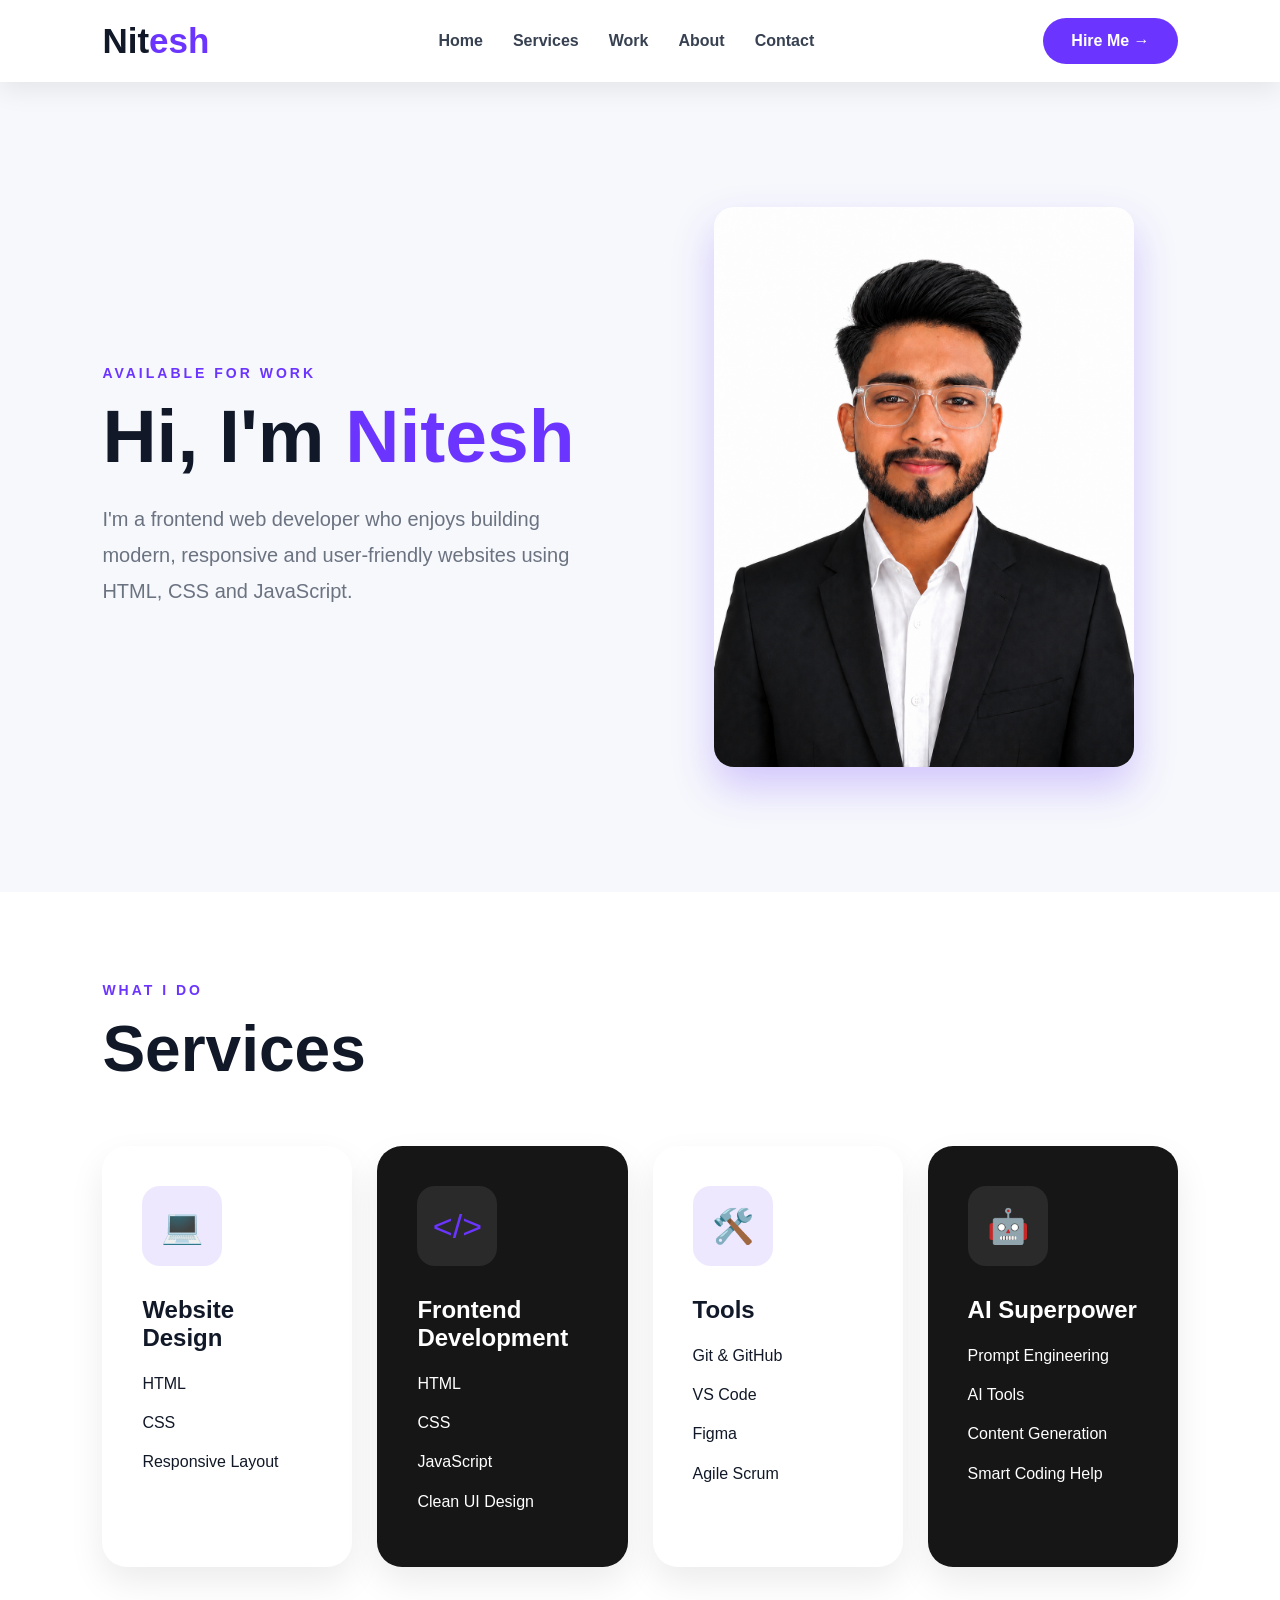
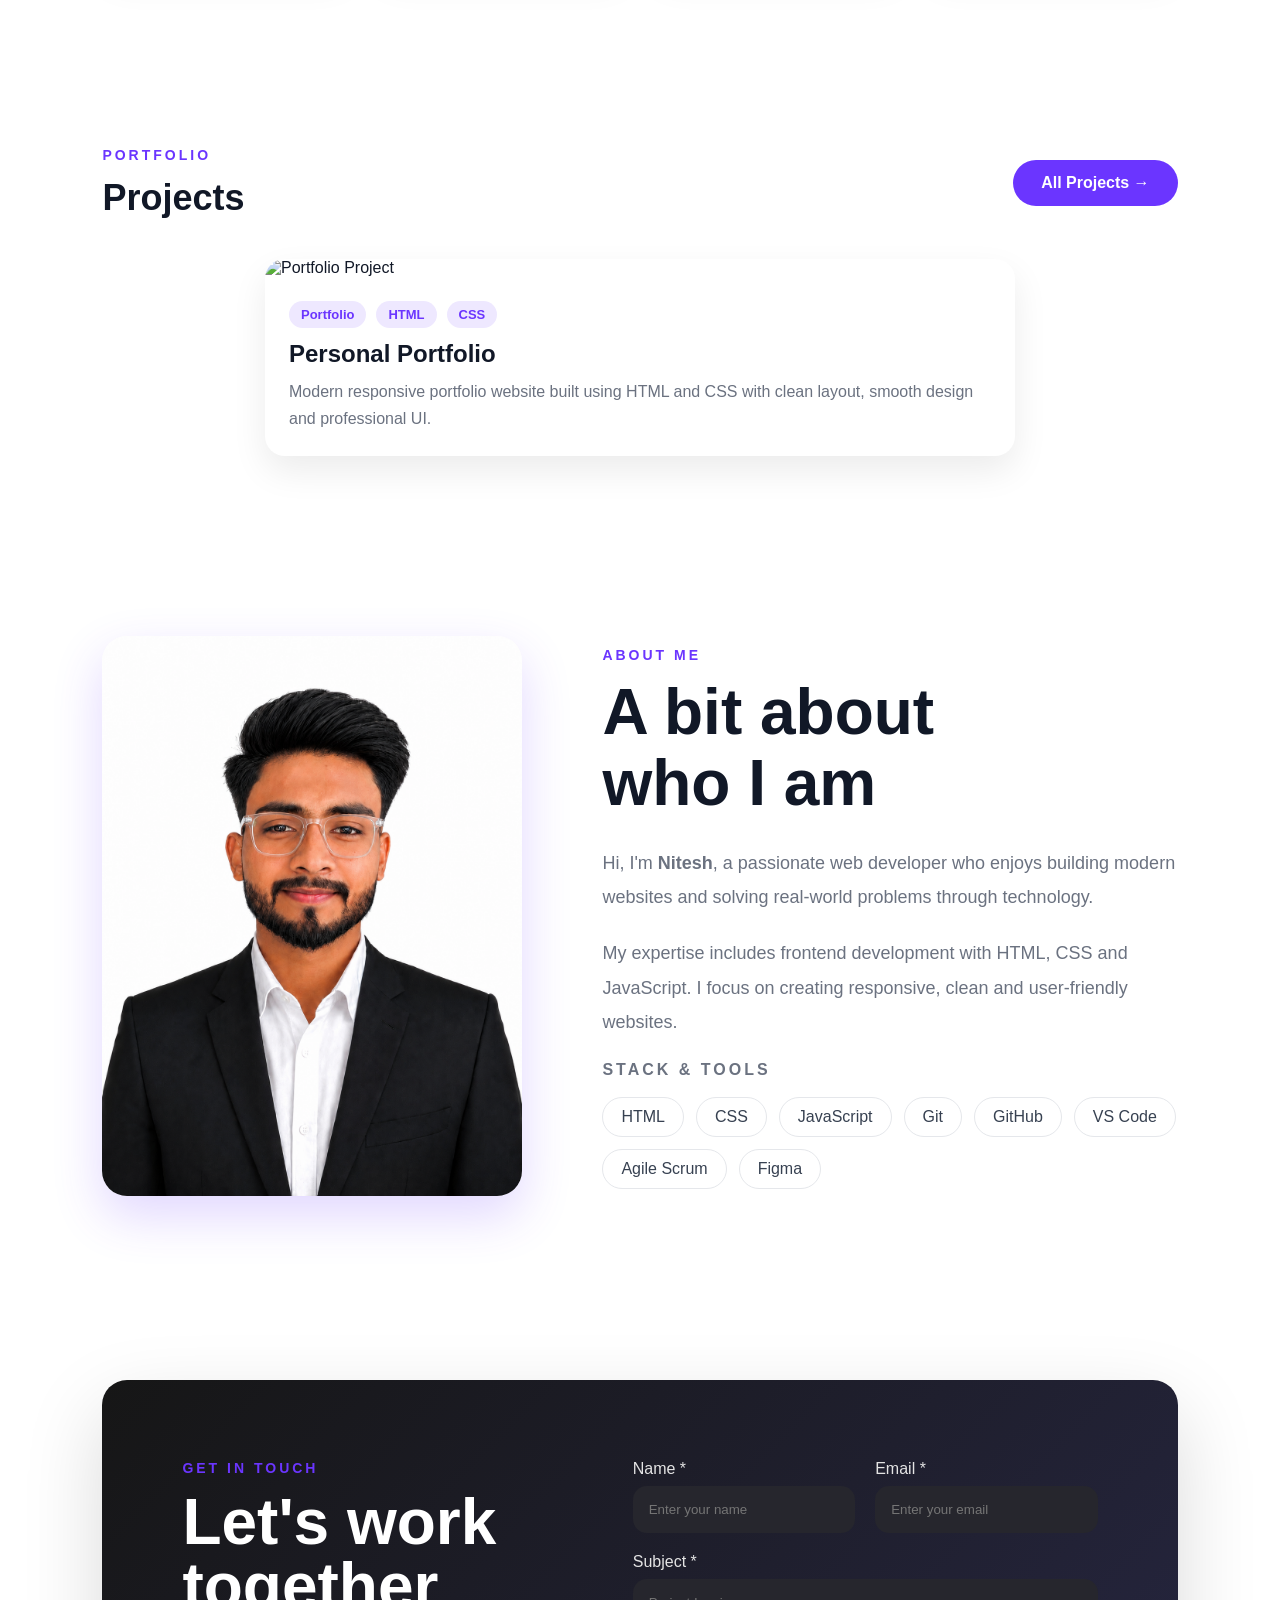
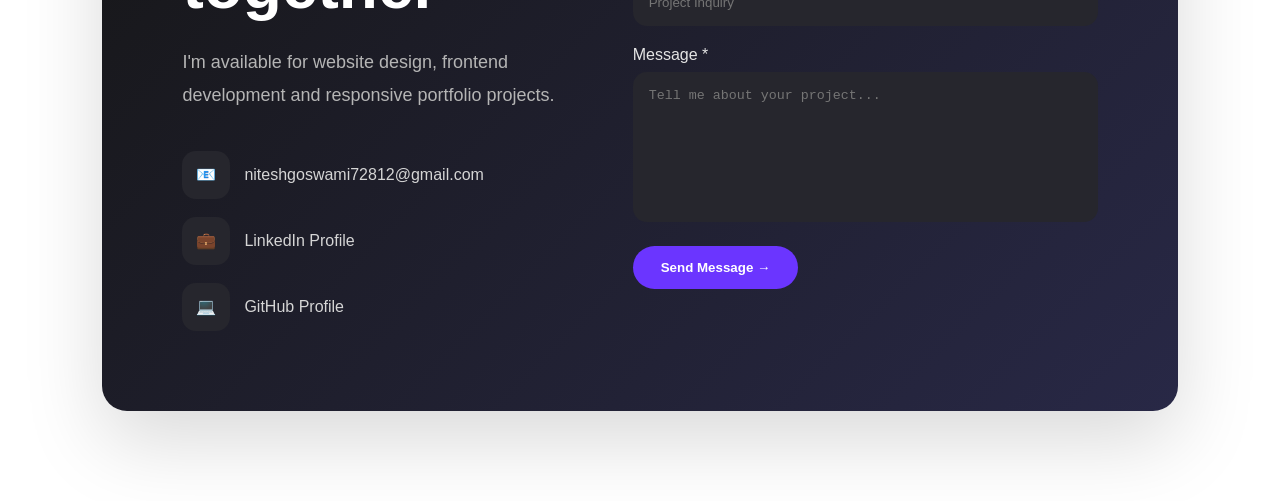
==== Build Your Own Portfolio Site/index.html @ 30f79ce7 "nn" ====
<!DOCTYPE html>
<html lang="en">
<head>   
  <meta charset="UTF-8" />
  <meta name="viewport" content="width=device-width, initial-scale=1.0" />
  <title>Nitesh Portfolio</title>
  <link rel="stylesheet" href="style.css"/>
</head>

<body>        
        
  <nav class="navbar">
    <div class="logo">Nit<span>esh</span></div>

    <ul class="nav-links">
      <li><a href="#home">Home</a></li>
      <li><a href="#services">Services</a></li>
      <li><a href="#projects">Work</a></li>
      <li><a href="#about">About</a></li>
      <li><a href="#contact">Contact</a></li>
    </ul>

    <a href="#contact" class="hire-btn">Hire Me →</a>
  </nav>

  <main>

    <section class="hero" id="home">
      <div class="hero-left">
        <p class="available">AVAILABLE FOR WORK</p>

        <h1>Hi, I'm <span>Nitesh</span></h1>

        <p class="description">
          I'm a frontend web developer who enjoys building modern, responsive
          and user-friendly websites using HTML, CSS and JavaScript.
        </p>
      </div>

      <div class="hero-right">
        <img src="./images/IMG_0987.PNG" alt="Nitesh Profile" />
      </div>
    </section>

    <section class="services-section" id="services">
      <div class="container">
        <p class="subtitle">WHAT I DO</p>
        <h2 class="title">Services</h2>

        <div class="services-grid">

          <div class="service-card">
            <div class="icon-box">💻</div>
            <h3>Website Design</h3>
            <ul>
              <li>HTML</li>
              <li>CSS</li>
              <li>Responsive Layout</li>
            </ul>
          </div>

          <div class="service-card dark-card">
            <div class="icon-box dark-icon">&lt;/&gt;</div>
            <h3>Frontend Development</h3>
            <ul>
              <li>HTML</li>
              <li>CSS</li>
              <li>JavaScript</li>
              <li>Clean UI Design</li>
            </ul>
          </div>

          <div class="service-card">
            <div class="icon-box">🛠️</div>
            <h3>Tools</h3>
            <ul>
              <li>Git & GitHub</li>
              <li>VS Code</li>
              <li>Figma</li>
              <li>Agile Scrum</li>
            </ul>
          </div>

          <div class="service-card dark-card">
            <div class="icon-box dark-icon">🤖</div>
            <h3>AI Superpower</h3>
            <ul>
              <li>Prompt Engineering</li>
              <li>AI Tools</li>
              <li>Content Generation</li>
              <li>Smart Coding Help</li>
            </ul>
          </div>

        </div>
      </div>
    </section>

    <section class="portfolio-section" id="projects">
      <div class="portfolio-header">
        <div>
          <p class="portfolio-subtitle">PORTFOLIO</p>
          <h2 class="portfolio-title">Projects</h2>
        </div>

        <a href="#projects" class="project-btn">All Projects →</a>
      </div>

      <div class="portfolio-grid">
        <div class="project-card">
          <img src="https://images.unsplash.com/photo-1460925895917-afdab827c52f?w=1200" alt="Portfolio Project" />

          <div class="project-content">
            <div class="tags">
              <span>Portfolio</span>
              <span>HTML</span>
              <span>CSS</span>
            </div>

            <h3>Personal Portfolio</h3>

            <p>
              Modern responsive portfolio website built using HTML and CSS
              with clean layout, smooth design and professional UI.
            </p>
          </div>
        </div>
      </div>
    </section>
   
    <section class="about-section" id="about">
      <div class="about-container">     

        <div class="about-image">
          <img src="./images/IMG_0987.PNG" alt="Nitesh About" />
        </div>

        <div class="about-content">
          <p class="about-subtitle">ABOUT ME</p>      

          <h2>A bit about <br />who I am</h2>

          <p class="about-text">
            Hi, I'm <strong>Nitesh</strong>, a passionate web developer who
            enjoys building modern websites and solving real-world problems
            through technology.
          </p>

          <p class="about-text">
            My expertise includes frontend development with HTML, CSS and
            JavaScript. I focus on creating responsive, clean and user-friendly
            websites.
          </p>

          <div class="skills">
            <h4>STACK & TOOLS</h4>

            <div class="skill-tags">
              <span>HTML</span>
              <span>CSS</span>
              <span>JavaScript</span>
              <span>Git</span>
              <span>GitHub</span>
              <span>VS Code</span>
              <span>Agile Scrum</span>
              <span>Figma</span>
            </div>
          </div>
        </div>

      </div>
    </section>

    <section class="contact-section" id="contact">
      <div class="contact-container">

        <div class="contact-left">
          <p class="contact-subtitle">GET IN TOUCH</p>

          <h2>Let's work <br />together</h2>

          <p class="contact-description">
            I'm available for website design, frontend development and
            responsive portfolio projects.
          </p>

          <div class="contact-info">

            <div class="info-item">
              <span>📧</span>
              <a href="mailto:niteshgoswami72812@gmail.com" class="contact-link">
                niteshgoswami72812@gmail.com
              </a>
            </div>

            <div class="info-item">
              <span>💼</span>
              <a href="https://www.linkedin.com/" target="_blank" class="contact-link">
                LinkedIn Profile
              </a>
            </div>

            <div class="info-item">
              <span>💻</span>
              <a href="https://github.com/niteshgoswami72812-create" target="_blank" class="contact-link">
                GitHub Profile
              </a>
            </div>

          </div>
        </div>

        <div class="contact-right">
          <form action="mailto:niteshgoswami72812@gmail.com" method="post" enctype="text/plain">

            <div class="row">
              <div class="input-group">
                <label for="name">Name *</label>
                <input type="text" id="name" name="name" placeholder="Enter your name" required />
              </div>

              <div class="input-group">
                <label for="email">Email *</label>
                <input type="email" id="email" name="email" placeholder="Enter your email" required />
              </div>
            </div>

            <div class="input-group">
              <label for="subject">Subject *</label>
              <input type="text" id="subject" name="subject" placeholder="Project Inquiry" required />
            </div>

            <div class="input-group">
              <label for="message">Message *</label>
              <textarea id="message" name="message" placeholder="Tell me about your project..." required></textarea>
            </div>

            <button type="submit" class="contact-btn">Send Message →</button>

          </form>
        </div>

      </div>
    </section>

  </main>

</body>
</html>
---- Build Your Own Portfolio Site/style.css ----
*{
  margin:0;
  padding:0;
  box-sizing:border-box;
}
   
html{
  scroll-behavior:smooth;
}

body{   
  font-family:Arial, Helvetica, sans-serif;
  background:#f6f8fc;
  color:#111827;
}

img{
  max-width:100%;
}

.navbar{
  width:100%;
  padding:18px 8%;
  display:flex;
  justify-content:space-between;
  align-items:center;
  background:rgba(255,255,255,.95);
  backdrop-filter:blur(15px);
  position:sticky;
  top:0;
  z-index:1000;
  box-shadow:0 8px 25px rgba(0,0,0,.08);
}

.logo{
  font-size:35px;
  font-weight:800;
  color:#111827;
}

.logo span{
  color:#6b35ff;
}

.nav-links{
  display:flex;
  gap:30px;
  list-style:none;
}

.nav-links a{
  text-decoration:none;
  color:#374151;
  font-weight:600;
  position:relative;
}

.nav-links a::after{
  content:"";
  position:absolute;
  left:0;
  bottom:-6px;
  width:0;
  height:2px;
  background:#6b35ff;
  transition:.3s;
}

.nav-links a:hover{
  color:#6b35ff;
}

.nav-links a:hover::after{
  width:100%;
}

.hire-btn,
.project-btn,
.contact-btn{
  text-decoration:none;
  background:#6b35ff;
  color:#fff;
  padding:14px 28px;
  border-radius:50px;
  border:none;
  font-weight:700;
  cursor:pointer;
  transition:.3s;
}

.hire-btn:hover,
.project-btn:hover,
.contact-btn:hover{
  transform:translateY(-4px);
  box-shadow:0 12px 25px rgba(107,53,255,.35);
}

.hero{
  min-height:90vh;
  display:flex;
  align-items:center;
  justify-content:space-between;
  gap:60px;
  padding:90px 8%;
  background:#f6f8fc;
}

.hero-left{
  flex:1;
  max-width:650px;
}

.available,
.subtitle,
.portfolio-subtitle,
.about-subtitle,
.contact-subtitle{
  color:#6b35ff;
  font-size:14px;
  font-weight:700;
  letter-spacing:3px;
  text-transform:uppercase;
  margin-bottom:14px;
}

.hero-left h1{
  font-size:clamp(40px,6vw,75px);
  line-height:1.1;
  font-weight:800;
  margin-bottom:24px;
}

.hero-left h1 span{
  color:#6b35ff;
}

.description{
  max-width:550px;
  font-size:20px;
  line-height:1.8;
  color:#6b7280;
}

.hero-right{
  flex:1;
  display:flex;
  justify-content:center;
}

.hero-right img{
  width:420px;
  height:420px;
  object-fit:cover;
  border-radius:25px;
  box-shadow:0 25px 60px rgba(107,53,255,.25);
  transition:.4s;
}

.hero-right img:hover{
  transform:translateY(-10px);
}

.services-section,
.portfolio-section,
.about-section,
.contact-section{
  padding:90px 8%;
  background:#fff;
  scroll-margin-top:90px;
}

.container{
  max-width:1300px;
  margin:auto;
}

.title{
  font-size:clamp(38px,5vw,70px);
  font-weight:800;
  margin-bottom:60px;
  color:#111827;
}

.services-grid{
  display:grid;
  grid-template-columns:repeat(4,1fr);
  gap:25px;
}

.service-card{
  background:#fff;
  padding:40px;
  border-radius:25px;
  box-shadow:0 15px 35px rgba(0,0,0,.08);
  transition:.4s;
}

.service-card:hover{
  transform:translateY(-12px);
  box-shadow:0 25px 55px rgba(107,53,255,.18);
}

.dark-card{
  background:#161616;
  color:#fff;
}

.icon-box{
  width:80px;
  height:80px;
  background:#eee8ff;
  color:#6b35ff;
  border-radius:18px;
  display:flex;
  justify-content:center;
  align-items:center;
  font-size:34px;
  margin-bottom:30px;
}

.dark-icon{
  background:#2a2a2a;
}

.service-card h3{
  font-size:24px;
  margin-bottom:18px;
}

.service-card ul{
  list-style:none;
}

.service-card li{
  margin-bottom:12px;
  line-height:1.7;
}

.portfolio-header{
  display:flex;
  justify-content:space-between;
  align-items:center;
  margin-bottom:40px;
}

.portfolio-title{
  font-size:36px;
}

.portfolio-grid{
  display:flex;
  justify-content:center;
}

.project-card{
  max-width:750px;
  width:100%;
  background:#fff;
  border-radius:20px;
  overflow:hidden;
  box-shadow:0 15px 35px rgba(0,0,0,.08);
  transition:.4s;
}

.project-card:hover{
  transform:translateY(-10px);
}

.project-card img{
  width:100%;
  height:380px;
  object-fit:cover;
  transition:.5s;
}

.project-card:hover img{
  transform:scale(1.05);
}

.project-content{
  padding:24px;
}

.tags{
  display:flex;
  gap:10px;
  flex-wrap:wrap;
  margin-bottom:12px;
}

.tags span{
  background:#eee8ff;
  color:#6b35ff;
  padding:6px 12px;
  border-radius:20px;
  font-size:13px;
  font-weight:600;
}

.project-content h3{
  font-size:24px;
  margin-bottom:10px;
}

.project-content p{
  color:#6b7280;
  line-height:1.7;
}

.about-container{
  max-width:1300px;
  margin:auto;
  display:grid;
  grid-template-columns:420px 1fr;
  gap:80px;
  align-items:center;
}

.about-image img{
  width:100%;
  max-width:420px;
  border-radius:25px;
  box-shadow:0 20px 50px rgba(107,53,255,.2);
  transition:.4s;
}

.about-image img:hover{
  transform:translateY(-10px);
}

.about-content h2{
  font-size:clamp(36px,5vw,64px);
  line-height:1.1;
  margin-bottom:28px;
}

.about-text{
  font-size:18px;
  line-height:1.9;
  color:#6b7280;
  margin-bottom:22px;
}

.skills h4{
  color:#6b7280;
  letter-spacing:3px;
  margin-bottom:18px;
}

.skill-tags{
  display:flex;
  flex-wrap:wrap;
  gap:12px;
}

.skill-tags span{
  padding:10px 18px;
  border-radius:30px;
  background:#fff;
  border:1px solid #e5e7eb;
  color:#374151;
  transition:.3s;
}

.skill-tags span:hover{
  background:#6b35ff;
  color:#fff;
  border-color:#6b35ff;
  transform:translateY(-4px);
}

.contact-container{
  max-width:1150px;
  margin:auto;
  padding:80px;
  border-radius:25px;
  display:grid;
  grid-template-columns:.9fr 1.1fr;
  gap:70px;
  background:linear-gradient(135deg,#161616,#282846);
  box-shadow:0 30px 80px rgba(0,0,0,.15);
}

.contact-left h2{
  font-size:clamp(38px,5vw,68px);
  line-height:1;
  color:#fff;
  margin-bottom:28px;
}

.contact-description{
  color:#b5b5b5;
  font-size:18px;
  line-height:1.8;
  margin-bottom:40px;
}

.contact-info{
  display:flex;
  flex-direction:column;
  gap:18px;
}

.info-item{
  display:flex;
  align-items:center;
  gap:14px;
  color:#d5d5d5;
}

.info-item span{
  width:48px;
  height:48px;
  background:#26262d;
  border-radius:14px;
  display:flex;
  justify-content:center;
  align-items:center;
}

.info-item:hover span{
  background:#6b35ff;
}

.contact-link{
  color:#d5d5d5;
  text-decoration:none;
}

.contact-link:hover{
  color:#6b35ff;
}

.row{
  display:grid;
  grid-template-columns:1fr 1fr;
  gap:20px;
}

.input-group{
  margin-bottom:20px;
}

.input-group label{
  display:block;
  color:#e4e4e4;
  margin-bottom:8px;
}

.input-group input,
.input-group textarea{
  width:100%;
  padding:16px;
  border:none;
  border-radius:14px;
  background:#26262d;
  color:#fff;
  outline:none;
}

.input-group textarea{
  min-height:150px;
  resize:none;
}

.input-group input:focus,
.input-group textarea:focus{
  box-shadow:0 0 0 4px rgba(107,53,255,.25);
}

@media(max-width:1200px){
  .services-grid{
    grid-template-columns:repeat(2,1fr);
  }

  .about-container{
    gap:50px;
  }
}

@media(max-width:992px){
  .hero,
  .about-container,
  .contact-container{
    display:flex;
    flex-direction:column;
    text-align:center;
  }

  .hero-right img,
  .about-image img{
    width:320px;
    height:320px;
  }

  .portfolio-header{
    flex-direction:column;
    gap:20px;
    text-align:center;
  }

  .skill-tags{
    justify-content:center;
  }
}

@media(max-width:768px){
  .navbar{
    flex-direction:column;
    gap:15px;
    padding:15px;
  }

  .nav-links{
    flex-wrap:wrap;
    justify-content:center;
    gap:15px;
  }

  .hero{
    padding-top:70px;
  }

  .services-grid{
    grid-template-columns:1fr;
  }

  .row{
    grid-template-columns:1fr;
  }

  .contact-container{
    padding:35px 22px;
  }

  .project-card img{
    height:260px;
  }
}

@media(max-width:480px){
  section,
  .services-section,
  .portfolio-section,
  .about-section,
  .contact-section,
  .hero{
    padding:60px 15px;
  }

  .logo{
    font-size:28px;
  }

  .nav-links a{
    font-size:14px;
  }

  .hire-btn,
  .project-btn,
  .contact-btn{
    width:100%;
    text-align:center;
  }

  .hero-left h1{
    font-size:34px;
  }

  .description,
  .about-text,
  .contact-description{
    font-size:16px;
  }

  .hero-right img,
  .about-image img{
    width:230px;
    height:230px;
  }

  .project-card img{
    height:220px;
  }
}

.hero-right img{
    width:100%;
    max-width:420px;
    height:auto;
    object-fit:contain;
    border-radius:20px;
    box-shadow:0 20px 40px rgba(107,53,255,.25);
    transition:.4s;
}
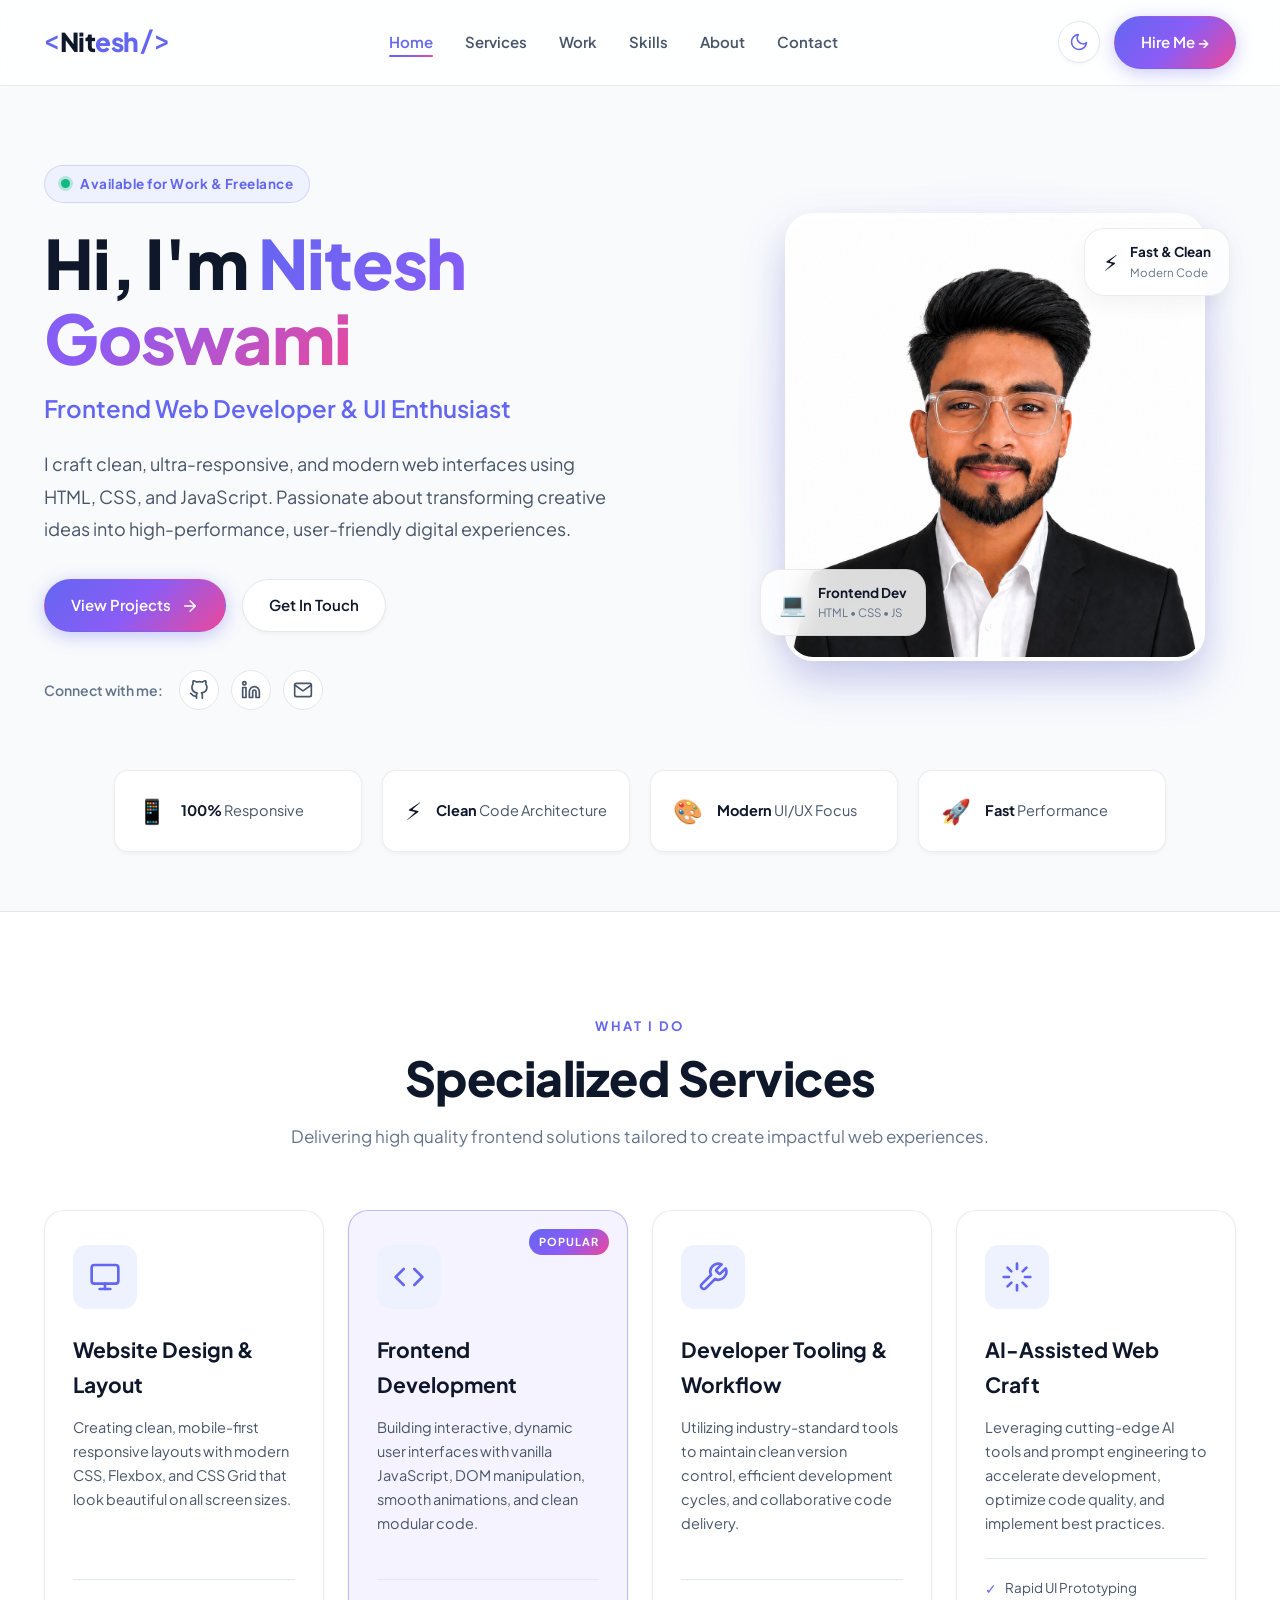
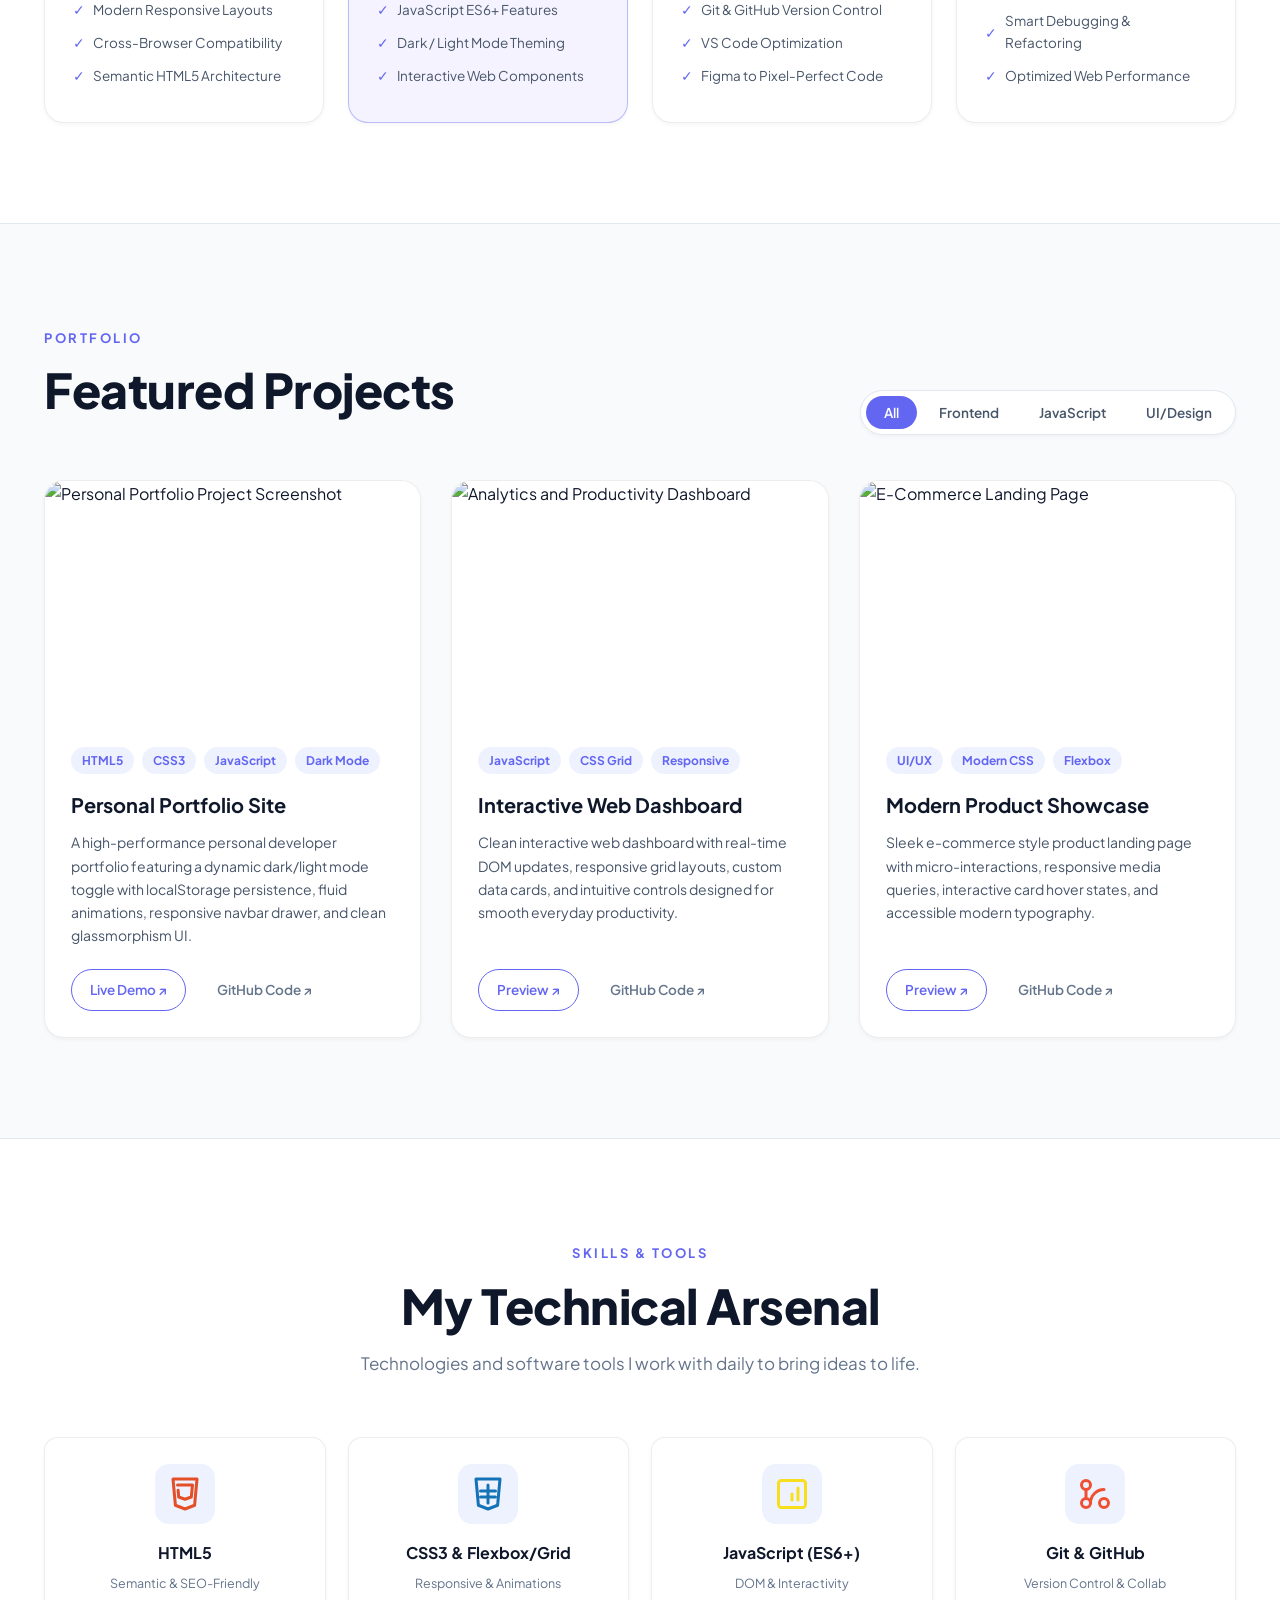
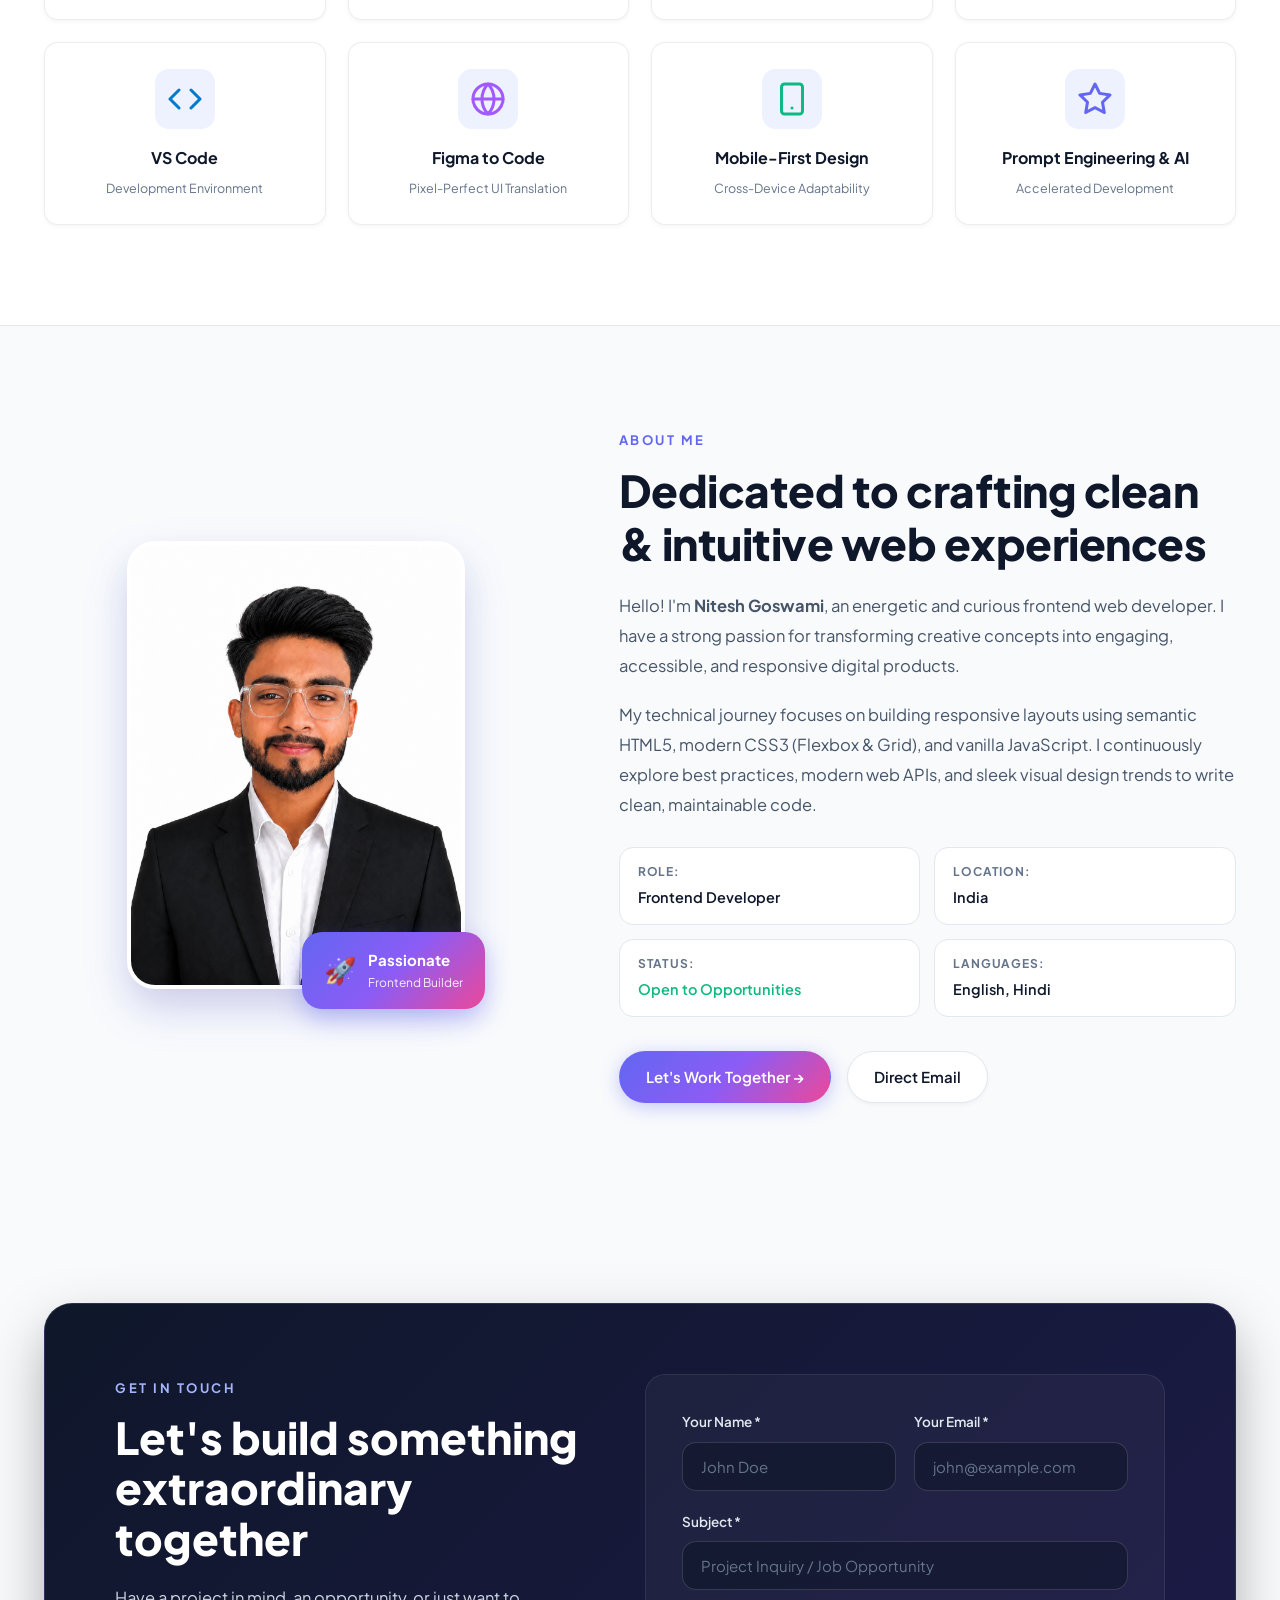
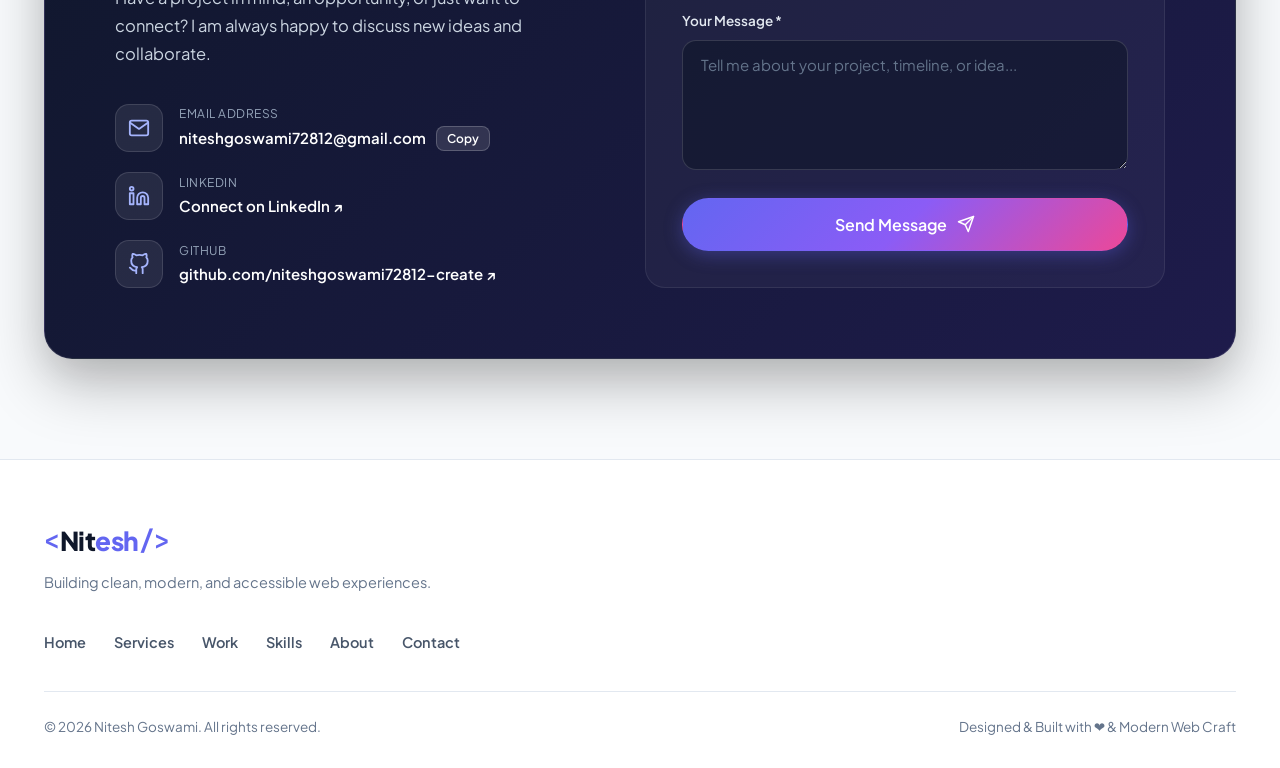
==== commit ea81f034: "Uploaded" ====
--- a/Build Your Own Portfolio Site/index.html
+++ b/Build Your Own Portfolio Site/index.html
@@ -1,249 +1,614 @@
 <!DOCTYPE html>
-<html lang="en">
-<head>   
+<html lang="en" data-theme="light">
+<head>
   <meta charset="UTF-8" />
   <meta name="viewport" content="width=device-width, initial-scale=1.0" />
-  <title>Nitesh Portfolio</title>
-  <link rel="stylesheet" href="style.css"/>
+  <meta name="color-scheme" content="light dark" />
+  <meta name="description" content="Nitesh Goswami - Frontend Web Developer Portfolio showcasing modern, responsive websites built with HTML5, CSS3, and JavaScript." />
+  <meta name="keywords" content="Nitesh Goswami, Frontend Developer, Web Designer, Portfolio, HTML, CSS, JavaScript" />
+  <meta name="author" content="Nitesh Goswami" />
+  
+  <title>Nitesh Goswami | Frontend Web Developer Portfolio</title>
+
+  <!-- Prevent Theme Flicker (FOUC) -->
+  <script>   
+    (function () {
+      try {
+        const savedTheme = localStorage.getItem('portfolio-theme');
+        const systemPrefersDark = window.matchMedia('(prefers-color-scheme: dark)').matches;
+        const activeTheme = savedTheme || (systemPrefersDark ? 'dark' : 'light');
+        document.documentElement.setAttribute('data-theme', activeTheme);
+        document.documentElement.style.colorScheme = activeTheme;
+      } catch (e) {}
+    })();
+  </script>
+
+  <!-- Google Fonts: Plus Jakarta Sans & JetBrains Mono -->
+  <link rel="preconnect" href="https://fonts.googleapis.com" />
+  <link rel="preconnect" href="https://fonts.gstatic.com" crossorigin />
+  <link href="https://fonts.googleapis.com/css2?family=JetBrains+Mono:wght@400;500;600&family=Plus+Jakarta+Sans:wght@300;400;500;600;700;800&display=swap" rel="stylesheet" />
+
+  <!-- Main Stylesheet -->
+  <link rel="stylesheet" href="style.css" />
 </head>
 
-<body>        
-        
-  <nav class="navbar">
-    <div class="logo">Nit<span>esh</span></div>
-
-    <ul class="nav-links">
-      <li><a href="#home">Home</a></li>
-      <li><a href="#services">Services</a></li>
-      <li><a href="#projects">Work</a></li>
-      <li><a href="#about">About</a></li>
-      <li><a href="#contact">Contact</a></li>
-    </ul>
-
-    <a href="#contact" class="hire-btn">Hire Me →</a>
-  </nav>
+<body>
+  <!-- Header / Navigation -->
+  <header class="navbar" id="navbar">
+    <div class="nav-container">
+      <a href="#home" class="logo" aria-label="Nitesh Portfolio Homepage">
+        <span class="logo-symbol">&lt;</span>Nit<span class="logo-accent">esh</span><span class="logo-symbol">/&gt;</span>
+      </a>
+
+      <!-- Desktop & Mobile Nav Links -->
+      <nav class="nav-menu" id="nav-links" aria-label="Main Navigation">
+        <ul class="nav-links">
+          <li><a href="#home" class="nav-item active">Home</a></li>
+          <li><a href="#services" class="nav-item">Services</a></li>
+          <li><a href="#projects" class="nav-item">Work</a></li>
+          <li><a href="#skills" class="nav-item">Skills</a></li>
+          <li><a href="#about" class="nav-item">About</a></li>
+          <li><a href="#contact" class="nav-item">Contact</a></li>
+        </ul>
+        <div class="mobile-nav-cta">
+          <a href="#contact" class="btn btn-primary btn-sm">Hire Me →</a>
+        </div>
+      </nav>
+
+      <!-- Nav Controls: Theme Toggle & Hire Button & Hamburger -->
+      <div class="nav-actions">
+        <!-- Dark / Light Mode Toggle Button -->
+        <button id="theme-toggle" class="theme-toggle-btn" aria-label="Toggle dark/light mode" title="Toggle theme">
+          <!-- Sun Icon (shown in dark mode) -->
+          <svg class="theme-icon icon-sun" xmlns="http://www.w3.org/2000/svg" width="20" height="20" viewBox="0 0 24 24" fill="none" stroke="currentColor" stroke-width="2" stroke-linecap="round" stroke-linejoin="round">
+            <circle cx="12" cy="12" r="5"></circle>
+            <line x1="12" y1="1" x2="12" y2="3"></line>
+            <line x1="12" y1="21" x2="12" y2="23"></line>
+            <line x1="4.22" y1="4.22" x2="5.64" y2="5.64"></line>
+            <line x1="18.36" y1="18.36" x2="19.78" y2="19.78"></line>
+            <line x1="1" y1="12" x2="3" y2="12"></line>
+            <line x1="21" y1="12" x2="23" y2="12"></line>
+            <line x1="4.22" y1="19.78" x2="5.64" y2="18.36"></line>
+            <line x1="18.36" y1="5.64" x2="19.78" y2="4.22"></line>
+          </svg>
+          <!-- Moon Icon (shown in light mode) -->
+          <svg class="theme-icon icon-moon" xmlns="http://www.w3.org/2000/svg" width="20" height="20" viewBox="0 0 24 24" fill="none" stroke="currentColor" stroke-width="2" stroke-linecap="round" stroke-linejoin="round">
+            <path d="M21 12.79A9 9 0 1 1 11.21 3 7 7 0 0 0 21 12.79z"></path>
+          </svg>
+        </button>
+
+        <a href="#contact" class="btn btn-primary nav-hire-btn">Hire Me →</a>
+
+        <!-- Mobile Hamburger Toggle -->
+        <button id="menu-toggle" class="menu-toggle-btn" aria-label="Toggle navigation menu" aria-expanded="false">
+          <span class="hamburger-bar"></span>
+          <span class="hamburger-bar"></span>
+          <span class="hamburger-bar"></span>
+        </button>
+      </div>
+    </div>
+  </header>
 
   <main>
-
+    <!-- Hero Section -->
     <section class="hero" id="home">
-      <div class="hero-left">
-        <p class="available">AVAILABLE FOR WORK</p>
-
-        <h1>Hi, I'm <span>Nitesh</span></h1>
-
-        <p class="description">
-          I'm a frontend web developer who enjoys building modern, responsive
-          and user-friendly websites using HTML, CSS and JavaScript.
-        </p>
-      </div>
-
-      <div class="hero-right">
-        <img src="./images/IMG_0987.PNG" alt="Nitesh Profile" />
+      <div class="hero-container">
+        <div class="hero-left">
+          <div class="status-badge">
+            <span class="status-dot"></span>
+            <span>Available for Work &amp; Freelance</span>
+          </div>
+
+          <h1 class="hero-title">
+            Hi, I'm <span class="gradient-text">Nitesh Goswami</span>
+          </h1>
+
+          <p class="hero-role">Frontend Web Developer &amp; UI Enthusiast</p>
+
+          <p class="hero-description">
+            I craft clean, ultra-responsive, and modern web interfaces using HTML, CSS, and JavaScript. 
+            Passionate about transforming creative ideas into high-performance, user-friendly digital experiences.
+          </p>
+
+          <div class="hero-cta-group">
+            <a href="#projects" class="btn btn-primary">
+              <span>View Projects</span>
+              <svg xmlns="http://www.w3.org/2000/svg" width="18" height="18" viewBox="0 0 24 24" fill="none" stroke="currentColor" stroke-width="2" stroke-linecap="round" stroke-linejoin="round"><line x1="5" y1="12" x2="19" y2="12"></line><polyline points="12 5 19 12 12 19"></polyline></svg>
+            </a>
+            <a href="#contact" class="btn btn-secondary">
+              <span>Get In Touch</span>
+            </a>
+          </div>
+
+          <div class="social-links-wrap">
+            <span class="social-label">Connect with me:</span>
+            <div class="social-links">
+              <a href="https://github.com/niteshgoswami72812-create" target="_blank" rel="noopener noreferrer" class="social-icon" title="GitHub Profile" aria-label="GitHub">
+                <svg xmlns="http://www.w3.org/2000/svg" width="20" height="20" viewBox="0 0 24 24" fill="none" stroke="currentColor" stroke-width="2" stroke-linecap="round" stroke-linejoin="round"><path d="M9 19c-5 1.5-5-2.5-7-3m14 6v-3.87a3.37 3.37 0 0 0-.94-2.61c3.14-.35 6.44-1.54 6.44-7A5.44 5.44 0 0 0 20 4.77 5.07 5.07 0 0 0 19.91 1S18.73.65 16 2.48a13.38 13.38 0 0 0-7 0C6.27.65 5.09 1 5.09 1A5.07 5.07 0 0 0 5 4.77a5.44 5.44 0 0 0-1.5 3.78c0 5.42 3.3 6.61 6.44 7A3.37 3.37 0 0 0 9 18.13V22"></path></svg>
+              </a>
+              <a href="https://www.linkedin.com/" target="_blank" rel="noopener noreferrer" class="social-icon" title="LinkedIn Profile" aria-label="LinkedIn">
+                <svg xmlns="http://www.w3.org/2000/svg" width="20" height="20" viewBox="0 0 24 24" fill="none" stroke="currentColor" stroke-width="2" stroke-linecap="round" stroke-linejoin="round"><path d="M16 8a6 6 0 0 1 6 6v7h-4v-7a2 2 0 0 0-2-2 2 2 0 0 0-2 2v7h-4v-7a6 6 0 0 1 6-6z"></path><rect x="2" y="9" width="4" height="12"></rect><circle cx="4" cy="4" r="2"></circle></svg>
+              </a>
+              <a href="mailto:niteshgoswami72812@gmail.com" class="social-icon" title="Send Email" aria-label="Email">
+                <svg xmlns="http://www.w3.org/2000/svg" width="20" height="20" viewBox="0 0 24 24" fill="none" stroke="currentColor" stroke-width="2" stroke-linecap="round" stroke-linejoin="round"><path d="M4 4h16c1.1 0 2 .9 2 2v12c0 1.1-.9 2-2 2H4c-1.1 0-2-.9-2-2V6c0-1.1.9-2 2-2z"></path><polyline points="22,6 12,13 2,6"></polyline></svg>
+              </a>
+            </div>
+          </div>
+        </div>
+
+        <div class="hero-right">
+          <div class="hero-image-wrapper">
+            <div class="ambient-glow"></div>
+            <div class="image-frame">
+              <img src="./images/IMG_0987.PNG" alt="Nitesh Goswami - Frontend Web Developer" class="profile-img" />
+            </div>
+
+            <!-- Floating Badge 1 -->
+            <div class="floating-badge badge-top-right">
+              <div class="badge-icon">⚡</div>
+              <div class="badge-text">
+                <span class="badge-title">Fast &amp; Clean</span>
+                <span class="badge-desc">Modern Code</span>
+              </div>
+            </div>
+
+            <!-- Floating Badge 2 -->
+            <div class="floating-badge badge-bottom-left">
+              <div class="badge-icon">💻</div>
+              <div class="badge-text">
+                <span class="badge-title">Frontend Dev</span>
+                <span class="badge-desc">HTML • CSS • JS</span>
+              </div>
+            </div>
+          </div>
+        </div>
+      </div>
+
+      <!-- Highlights Ticker Bar -->
+      <div class="highlights-bar">
+        <div class="highlight-item">
+          <span class="highlight-icon">📱</span>
+          <span class="highlight-text"><strong>100%</strong> Responsive</span>
+        </div>
+        <div class="highlight-item">
+          <span class="highlight-icon">⚡</span>
+          <span class="highlight-text"><strong>Clean</strong> Code Architecture</span>
+        </div>
+        <div class="highlight-item">
+          <span class="highlight-icon">🎨</span>
+          <span class="highlight-text"><strong>Modern</strong> UI/UX Focus</span>
+        </div>
+        <div class="highlight-item">
+          <span class="highlight-icon">🚀</span>
+          <span class="highlight-text"><strong>Fast</strong> Performance</span>
+        </div>
       </div>
     </section>
 
-    <section class="services-section" id="services">
+    <!-- Services Section -->
+    <section class="section services-section" id="services">
       <div class="container">
-        <p class="subtitle">WHAT I DO</p>
-        <h2 class="title">Services</h2>
+        <div class="section-header">
+          <p class="section-tag">WHAT I DO</p>
+          <h2 class="section-title">Specialized Services</h2>
+          <p class="section-subtitle">Delivering high quality frontend solutions tailored to create impactful web experiences.</p>
+        </div>
 
         <div class="services-grid">
-
+          <!-- Service Card 1 -->
           <div class="service-card">
-            <div class="icon-box">💻</div>
-            <h3>Website Design</h3>
-            <ul>
-              <li>HTML</li>
-              <li>CSS</li>
-              <li>Responsive Layout</li>
+            <div class="card-icon-box">
+              <svg xmlns="http://www.w3.org/2000/svg" width="32" height="32" viewBox="0 0 24 24" fill="none" stroke="currentColor" stroke-width="2" stroke-linecap="round" stroke-linejoin="round"><rect x="2" y="3" width="20" height="14" rx="2" ry="2"></rect><line x1="8" y1="21" x2="16" y2="21"></line><line x1="12" y1="17" x2="12" y2="21"></line></svg>
+            </div>
+            <h3>Website Design &amp; Layout</h3>
+            <p>Creating clean, mobile-first responsive layouts with modern CSS, Flexbox, and CSS Grid that look beautiful on all screen sizes.</p>
+            <ul class="service-feature-list">
+              <li><span class="check-icon">✓</span> Modern Responsive Layouts</li>
+              <li><span class="check-icon">✓</span> Cross-Browser Compatibility</li>
+              <li><span class="check-icon">✓</span> Semantic HTML5 Architecture</li>
             </ul>
           </div>
 
-          <div class="service-card dark-card">
-            <div class="icon-box dark-icon">&lt;/&gt;</div>
+          <!-- Service Card 2 -->
+          <div class="service-card card-featured">
+            <div class="featured-ribbon">Popular</div>
+            <div class="card-icon-box">
+              <svg xmlns="http://www.w3.org/2000/svg" width="32" height="32" viewBox="0 0 24 24" fill="none" stroke="currentColor" stroke-width="2" stroke-linecap="round" stroke-linejoin="round"><polyline points="16 18 22 12 16 6"></polyline><polyline points="8 6 2 12 8 18"></polyline></svg>
+            </div>
             <h3>Frontend Development</h3>
-            <ul>
-              <li>HTML</li>
-              <li>CSS</li>
-              <li>JavaScript</li>
-              <li>Clean UI Design</li>
+            <p>Building interactive, dynamic user interfaces with vanilla JavaScript, DOM manipulation, smooth animations, and clean modular code.</p>
+            <ul class="service-feature-list">
+              <li><span class="check-icon">✓</span> JavaScript ES6+ Features</li>
+              <li><span class="check-icon">✓</span> Dark / Light Mode Theming</li>
+              <li><span class="check-icon">✓</span> Interactive Web Components</li>
             </ul>
           </div>
 
+          <!-- Service Card 3 -->
           <div class="service-card">
-            <div class="icon-box">🛠️</div>
-            <h3>Tools</h3>
-            <ul>
-              <li>Git & GitHub</li>
-              <li>VS Code</li>
-              <li>Figma</li>
-              <li>Agile Scrum</li>
+            <div class="card-icon-box">
+              <svg xmlns="http://www.w3.org/2000/svg" width="32" height="32" viewBox="0 0 24 24" fill="none" stroke="currentColor" stroke-width="2" stroke-linecap="round" stroke-linejoin="round"><path d="M14.7 6.3a1 1 0 0 0 0 1.4l1.6 1.6a1 1 0 0 0 1.4 0l3.77-3.77a6 6 0 0 1-7.94 7.94l-6.91 6.91a2.12 2.12 0 0 1-3-3l6.91-6.91a6 6 0 0 1 7.94-7.94l-3.76 3.76z"></path></svg>
+            </div>
+            <h3>Developer Tooling &amp; Workflow</h3>
+            <p>Utilizing industry-standard tools to maintain clean version control, efficient development cycles, and collaborative code delivery.</p>
+            <ul class="service-feature-list">
+              <li><span class="check-icon">✓</span> Git &amp; GitHub Version Control</li>
+              <li><span class="check-icon">✓</span> VS Code Optimization</li>
+              <li><span class="check-icon">✓</span> Figma to Pixel-Perfect Code</li>
             </ul>
           </div>
 
-          <div class="service-card dark-card">
-            <div class="icon-box dark-icon">🤖</div>
-            <h3>AI Superpower</h3>
-            <ul>
-              <li>Prompt Engineering</li>
-              <li>AI Tools</li>
-              <li>Content Generation</li>
-              <li>Smart Coding Help</li>
+          <!-- Service Card 4 -->
+          <div class="service-card">
+            <div class="card-icon-box">
+              <svg xmlns="http://www.w3.org/2000/svg" width="32" height="32" viewBox="0 0 24 24" fill="none" stroke="currentColor" stroke-width="2" stroke-linecap="round" stroke-linejoin="round"><path d="M12 2v4M12 18v4M4.93 4.93l2.83 2.83M16.24 16.24l2.83 2.83M2 12h4M18 12h4M4.93 19.07l2.83-2.83M16.24 7.76l2.83-2.83"></path></svg>
+            </div>
+            <h3>AI-Assisted Web Craft</h3>
+            <p>Leveraging cutting-edge AI tools and prompt engineering to accelerate development, optimize code quality, and implement best practices.</p>
+            <ul class="service-feature-list">
+              <li><span class="check-icon">✓</span> Rapid UI Prototyping</li>
+              <li><span class="check-icon">✓</span> Smart Debugging &amp; Refactoring</li>
+              <li><span class="check-icon">✓</span> Optimized Web Performance</li>
             </ul>
           </div>
-
         </div>
       </div>
     </section>
 
-    <section class="portfolio-section" id="projects">
-      <div class="portfolio-header">
-        <div>
-          <p class="portfolio-subtitle">PORTFOLIO</p>
-          <h2 class="portfolio-title">Projects</h2>
-        </div>
-
-        <a href="#projects" class="project-btn">All Projects →</a>
-      </div>
-
-      <div class="portfolio-grid">
-        <div class="project-card">
-          <img src="https://images.unsplash.com/photo-1460925895917-afdab827c52f?w=1200" alt="Portfolio Project" />
-
-          <div class="project-content">
-            <div class="tags">
-              <span>Portfolio</span>
-              <span>HTML</span>
-              <span>CSS</span>
-            </div>
-
-            <h3>Personal Portfolio</h3>
-
-            <p>
-              Modern responsive portfolio website built using HTML and CSS
-              with clean layout, smooth design and professional UI.
+    <!-- Projects Section -->
+    <section class="section portfolio-section" id="projects">
+      <div class="container">
+        <div class="portfolio-header">
+          <div>
+            <p class="section-tag">PORTFOLIO</p>
+            <h2 class="section-title">Featured Projects</h2>
+          </div>
+          <!-- Filter Tabs -->
+          <div class="project-filters">
+            <button class="filter-btn active" data-filter="all">All</button>
+            <button class="filter-btn" data-filter="frontend">Frontend</button>
+            <button class="filter-btn" data-filter="javascript">JavaScript</button>
+            <button class="filter-btn" data-filter="ui">UI/Design</button>
+          </div>
+        </div>
+
+        <div class="portfolio-grid">
+          <!-- Project 1 -->
+          <article class="project-card" data-category="frontend ui">
+            <div class="project-img-wrap">
+              <img src="https://images.unsplash.com/photo-1460925895917-afdab827c52f?w=1000&auto=format&fit=crop&q=80" alt="Personal Portfolio Project Screenshot" loading="lazy" />
+              <div class="project-overlay">
+                <a href="#home" class="overlay-link">View Details</a>
+              </div>
+            </div>
+            <div class="project-content">
+              <div class="tags">
+                <span class="tag">HTML5</span>
+                <span class="tag">CSS3</span>
+                <span class="tag">JavaScript</span>
+                <span class="tag">Dark Mode</span>
+              </div>
+              <h3 class="project-name">Personal Portfolio Site</h3>
+              <p class="project-desc">
+                A high-performance personal developer portfolio featuring a dynamic dark/light mode toggle with localStorage persistence, fluid animations, responsive navbar drawer, and clean glassmorphism UI.
+              </p>
+              <div class="project-actions">
+                <a href="#home" class="btn btn-outline btn-sm">Live Demo ↗</a>
+                <a href="https://github.com/niteshgoswami72812-create" target="_blank" rel="noopener noreferrer" class="btn btn-ghost btn-sm">GitHub Code ↗</a>
+              </div>
+            </div>
+          </article>
+
+          <!-- Project 2 -->
+          <article class="project-card" data-category="frontend javascript">
+            <div class="project-img-wrap">
+              <img src="https://images.unsplash.com/photo-1551288049-bebda4e38f71?w=1000&auto=format&fit=crop&q=80" alt="Analytics and Productivity Dashboard" loading="lazy" />
+              <div class="project-overlay">
+                <a href="#projects" class="overlay-link">View Details</a>
+              </div>
+            </div>
+            <div class="project-content">
+              <div class="tags">
+                <span class="tag">JavaScript</span>
+                <span class="tag">CSS Grid</span>
+                <span class="tag">Responsive</span>
+              </div>
+              <h3 class="project-name">Interactive Web Dashboard</h3>
+              <p class="project-desc">
+                Clean interactive web dashboard with real-time DOM updates, responsive grid layouts, custom data cards, and intuitive controls designed for smooth everyday productivity.
+              </p>
+              <div class="project-actions">
+                <a href="#projects" class="btn btn-outline btn-sm">Preview ↗</a>
+                <a href="https://github.com/niteshgoswami72812-create" target="_blank" rel="noopener noreferrer" class="btn btn-ghost btn-sm">GitHub Code ↗</a>
+              </div>
+            </div>
+          </article>
+
+          <!-- Project 3 -->
+          <article class="project-card" data-category="ui frontend">
+            <div class="project-img-wrap">
+              <img src="https://images.unsplash.com/photo-1523275335684-37898b6baf30?w=1000&auto=format&fit=crop&q=80" alt="E-Commerce Landing Page" loading="lazy" />
+              <div class="project-overlay">
+                <a href="#projects" class="overlay-link">View Details</a>
+              </div>
+            </div>
+            <div class="project-content">
+              <div class="tags">
+                <span class="tag">UI/UX</span>
+                <span class="tag">Modern CSS</span>
+                <span class="tag">Flexbox</span>
+              </div>
+              <h3 class="project-name">Modern Product Showcase</h3>
+              <p class="project-desc">
+                Sleek e-commerce style product landing page with micro-interactions, responsive media queries, interactive card hover states, and accessible modern typography.
+              </p>
+              <div class="project-actions">
+                <a href="#projects" class="btn btn-outline btn-sm">Preview ↗</a>
+                <a href="https://github.com/niteshgoswami72812-create" target="_blank" rel="noopener noreferrer" class="btn btn-ghost btn-sm">GitHub Code ↗</a>
+              </div>
+            </div>
+          </article>
+        </div>
+      </div>
+    </section>
+
+    <!-- Skills Section -->
+    <section class="section skills-section" id="skills">
+      <div class="container">
+        <div class="section-header">
+          <p class="section-tag">SKILLS &amp; TOOLS</p>
+          <h2 class="section-title">My Technical Arsenal</h2>
+          <p class="section-subtitle">Technologies and software tools I work with daily to bring ideas to life.</p>
+        </div>
+
+        <div class="skills-grid">
+          <!-- Skill Card 1 -->
+          <div class="skill-card">
+            <div class="skill-icon-wrap" style="color: #e34f26;">
+              <svg xmlns="http://www.w3.org/2000/svg" width="36" height="36" viewBox="0 0 24 24" fill="none" stroke="currentColor" stroke-width="2" stroke-linecap="round" stroke-linejoin="round"><path d="M4 2l1.6 17.5L12 22l6.4-2.5L20 2H4z"></path><path d="M7 6h10l-.8 8-4.2 1.5-4.2-1.5-.4-4.5"></path></svg>
+            </div>
+            <h4>HTML5</h4>
+            <span class="skill-level">Semantic &amp; SEO-Friendly</span>
+          </div>
+
+          <!-- Skill Card 2 -->
+          <div class="skill-card">
+            <div class="skill-icon-wrap" style="color: #1572b6;">
+              <svg xmlns="http://www.w3.org/2000/svg" width="36" height="36" viewBox="0 0 24 24" fill="none" stroke="currentColor" stroke-width="2" stroke-linecap="round" stroke-linejoin="round"><path d="M4 2l1.6 17.5L12 22l6.4-2.5L20 2H4z"></path><path d="M12 6v12M7 10h10M7 14h10"></path></svg>
+            </div>
+            <h4>CSS3 &amp; Flexbox/Grid</h4>
+            <span class="skill-level">Responsive &amp; Animations</span>
+          </div>
+
+          <!-- Skill Card 3 -->
+          <div class="skill-card">
+            <div class="skill-icon-wrap" style="color: #f7df1e;">
+              <svg xmlns="http://www.w3.org/2000/svg" width="36" height="36" viewBox="0 0 24 24" fill="none" stroke="currentColor" stroke-width="2" stroke-linecap="round" stroke-linejoin="round"><rect x="3" y="3" width="18" height="18" rx="2" ry="2"></rect><path d="M16 8v8M12 12v4"></path></svg>
+            </div>
+            <h4>JavaScript (ES6+)</h4>
+            <span class="skill-level">DOM &amp; Interactivity</span>
+          </div>
+
+          <!-- Skill Card 4 -->
+          <div class="skill-card">
+            <div class="skill-icon-wrap" style="color: #f05032;">
+              <svg xmlns="http://www.w3.org/2000/svg" width="36" height="36" viewBox="0 0 24 24" fill="none" stroke="currentColor" stroke-width="2" stroke-linecap="round" stroke-linejoin="round"><circle cx="18" cy="18" r="3"></circle><circle cx="6" cy="6" r="3"></circle><circle cx="6" cy="18" r="3"></circle><path d="M6 9v6M18 9a9 9 0 0 0-9 9"></path></svg>
+            </div>
+            <h4>Git &amp; GitHub</h4>
+            <span class="skill-level">Version Control &amp; Collab</span>
+          </div>
+
+          <!-- Skill Card 5 -->
+          <div class="skill-card">
+            <div class="skill-icon-wrap" style="color: #007acc;">
+              <svg xmlns="http://www.w3.org/2000/svg" width="36" height="36" viewBox="0 0 24 24" fill="none" stroke="currentColor" stroke-width="2" stroke-linecap="round" stroke-linejoin="round"><polyline points="16 18 22 12 16 6"></polyline><polyline points="8 6 2 12 8 18"></polyline></svg>
+            </div>
+            <h4>VS Code</h4>
+            <span class="skill-level">Development Environment</span>
+          </div>
+
+          <!-- Skill Card 6 -->
+          <div class="skill-card">
+            <div class="skill-icon-wrap" style="color: #a259ff;">
+              <svg xmlns="http://www.w3.org/2000/svg" width="36" height="36" viewBox="0 0 24 24" fill="none" stroke="currentColor" stroke-width="2" stroke-linecap="round" stroke-linejoin="round"><circle cx="12" cy="12" r="10"></circle><path d="M12 2a14.5 14.5 0 0 0 0 20 14.5 14.5 0 0 0 0-20"></path><path d="M2 12h20"></path></svg>
+            </div>
+            <h4>Figma to Code</h4>
+            <span class="skill-level">Pixel-Perfect UI Translation</span>
+          </div>
+
+          <!-- Skill Card 7 -->
+          <div class="skill-card">
+            <div class="skill-icon-wrap" style="color: #10b981;">
+              <svg xmlns="http://www.w3.org/2000/svg" width="36" height="36" viewBox="0 0 24 24" fill="none" stroke="currentColor" stroke-width="2" stroke-linecap="round" stroke-linejoin="round"><rect x="5" y="2" width="14" height="20" rx="2" ry="2"></rect><line x1="12" y1="18" x2="12.01" y2="18"></line></svg>
+            </div>
+            <h4>Mobile-First Design</h4>
+            <span class="skill-level">Cross-Device Adaptability</span>
+          </div>
+
+          <!-- Skill Card 8 -->
+          <div class="skill-card">
+            <div class="skill-icon-wrap" style="color: #6366f1;">
+              <svg xmlns="http://www.w3.org/2000/svg" width="36" height="36" viewBox="0 0 24 24" fill="none" stroke="currentColor" stroke-width="2" stroke-linecap="round" stroke-linejoin="round"><polygon points="12 2 15.09 8.26 22 9.27 17 14.14 18.18 21.02 12 17.77 5.82 21.02 7 14.14 2 9.27 8.91 8.26 12 2"></polygon></svg>
+            </div>
+            <h4>Prompt Engineering &amp; AI</h4>
+            <span class="skill-level">Accelerated Development</span>
+          </div>
+        </div>
+      </div>
+    </section>
+
+    <!-- About Section -->
+    <section class="section about-section" id="about">
+      <div class="container">
+        <div class="about-container">
+          <div class="about-image-wrap">
+            <div class="about-img-frame">
+              <img src="./images/IMG_0987.PNG" alt="Nitesh Goswami" class="about-img" />
+            </div>
+            <div class="about-experience-badge">
+              <span class="exp-icon">🚀</span>
+              <div>
+                <strong>Passionate</strong>
+                <span>Frontend Builder</span>
+              </div>
+            </div>
+          </div>
+
+          <div class="about-content">
+            <p class="section-tag">ABOUT ME</p>
+            <h2 class="about-title">Dedicated to crafting clean &amp; intuitive web experiences</h2>
+
+            <p class="about-text">
+              Hello! I'm <strong>Nitesh Goswami</strong>, an energetic and curious frontend web developer. 
+              I have a strong passion for transforming creative concepts into engaging, accessible, and responsive digital products.
             </p>
+
+            <p class="about-text">
+              My technical journey focuses on building responsive layouts using semantic HTML5, modern CSS3 (Flexbox &amp; Grid), and vanilla JavaScript. 
+              I continuously explore best practices, modern web APIs, and sleek visual design trends to write clean, maintainable code.
+            </p>
+
+            <div class="quick-facts-grid">
+              <div class="fact-item">
+                <span class="fact-label">Role:</span>
+                <span class="fact-value">Frontend Developer</span>
+              </div>
+              <div class="fact-item">
+                <span class="fact-label">Location:</span>
+                <span class="fact-value">India</span>
+              </div>
+              <div class="fact-item">
+                <span class="fact-label">Status:</span>
+                <span class="fact-value text-accent">Open to Opportunities</span>
+              </div>
+              <div class="fact-item">
+                <span class="fact-label">Languages:</span>
+                <span class="fact-value">English, Hindi</span>
+              </div>
+            </div>
+
+            <div class="about-actions">
+              <a href="#contact" class="btn btn-primary">Let's Work Together →</a>
+              <a href="mailto:niteshgoswami72812@gmail.com" class="btn btn-secondary">Direct Email</a>
+            </div>
           </div>
         </div>
       </div>
     </section>
-   
-    <section class="about-section" id="about">
-      <div class="about-container">     
-
-        <div class="about-image">
-          <img src="./images/IMG_0987.PNG" alt="Nitesh About" />
-        </div>
-
-        <div class="about-content">
-          <p class="about-subtitle">ABOUT ME</p>      
-
-          <h2>A bit about <br />who I am</h2>
-
-          <p class="about-text">
-            Hi, I'm <strong>Nitesh</strong>, a passionate web developer who
-            enjoys building modern websites and solving real-world problems
-            through technology.
-          </p>
-
-          <p class="about-text">
-            My expertise includes frontend development with HTML, CSS and
-            JavaScript. I focus on creating responsive, clean and user-friendly
-            websites.
-          </p>
-
-          <div class="skills">
-            <h4>STACK & TOOLS</h4>
-
-            <div class="skill-tags">
-              <span>HTML</span>
-              <span>CSS</span>
-              <span>JavaScript</span>
-              <span>Git</span>
-              <span>GitHub</span>
-              <span>VS Code</span>
-              <span>Agile Scrum</span>
-              <span>Figma</span>
-            </div>
-          </div>
-        </div>
-
+
+    <!-- Contact Section -->
+    <section class="section contact-section" id="contact">
+      <div class="container">
+        <div class="contact-card-wrapper">
+          <div class="contact-left">
+            <p class="section-tag text-light">GET IN TOUCH</p>
+            <h2 class="contact-title">Let's build something extraordinary together</h2>
+            <p class="contact-description">
+              Have a project in mind, an opportunity, or just want to connect? I am always happy to discuss new ideas and collaborate.
+            </p>
+
+            <div class="contact-methods">
+              <div class="contact-item">
+                <div class="contact-icon-box">
+                  <svg xmlns="http://www.w3.org/2000/svg" width="22" height="22" viewBox="0 0 24 24" fill="none" stroke="currentColor" stroke-width="2" stroke-linecap="round" stroke-linejoin="round"><path d="M4 4h16c1.1 0 2 .9 2 2v12c0 1.1-.9 2-2 2H4c-1.1 0-2-.9-2-2V6c0-1.1.9-2 2-2z"></path><polyline points="22,6 12,13 2,6"></polyline></svg>
+                </div>
+                <div class="contact-details">
+                  <span class="contact-type">Email Address</span>
+                  <div class="email-copy-row">
+                    <a href="mailto:niteshgoswami72812@gmail.com" class="contact-link">niteshgoswami72812@gmail.com</a>
+                    <button type="button" id="copy-email-btn" class="copy-btn" title="Copy email">Copy</button>
+                  </div>
+                </div>
+              </div>
+
+              <div class="contact-item">
+                <div class="contact-icon-box">
+                  <svg xmlns="http://www.w3.org/2000/svg" width="22" height="22" viewBox="0 0 24 24" fill="none" stroke="currentColor" stroke-width="2" stroke-linecap="round" stroke-linejoin="round"><path d="M16 8a6 6 0 0 1 6 6v7h-4v-7a2 2 0 0 0-2-2 2 2 0 0 0-2 2v7h-4v-7a6 6 0 0 1 6-6z"></path><rect x="2" y="9" width="4" height="12"></rect><circle cx="4" cy="4" r="2"></circle></svg>
+                </div>
+                <div class="contact-details">
+                  <span class="contact-type">LinkedIn</span>
+                  <a href="https://www.linkedin.com/" target="_blank" rel="noopener noreferrer" class="contact-link">Connect on LinkedIn ↗</a>
+                </div>
+              </div>
+
+              <div class="contact-item">
+                <div class="contact-icon-box">
+                  <svg xmlns="http://www.w3.org/2000/svg" width="22" height="22" viewBox="0 0 24 24" fill="none" stroke="currentColor" stroke-width="2" stroke-linecap="round" stroke-linejoin="round"><path d="M9 19c-5 1.5-5-2.5-7-3m14 6v-3.87a3.37 3.37 0 0 0-.94-2.61c3.14-.35 6.44-1.54 6.44-7A5.44 5.44 0 0 0 20 4.77 5.07 5.07 0 0 0 19.91 1S18.73.65 16 2.48a13.38 13.38 0 0 0-7 0C6.27.65 5.09 1 5.09 1A5.07 5.07 0 0 0 5 4.77a5.44 5.44 0 0 0-1.5 3.78c0 5.42 3.3 6.61 6.44 7A3.37 3.37 0 0 0 9 18.13V22"></path></svg>
+                </div>
+                <div class="contact-details">
+                  <span class="contact-type">GitHub</span>
+                  <a href="https://github.com/niteshgoswami72812-create" target="_blank" rel="noopener noreferrer" class="contact-link">github.com/niteshgoswami72812-create ↗</a>
+                </div>
+              </div>
+            </div>
+          </div>
+
+          <div class="contact-right">
+            <form id="contact-form" class="contact-form" action="mailto:niteshgoswami72812@gmail.com" method="post" enctype="text/plain">
+              <div class="form-row">
+                <div class="input-group">
+                  <label for="name">Your Name *</label>
+                  <input type="text" id="name" name="name" placeholder="John Doe" required />
+                </div>
+                <div class="input-group">
+                  <label for="email">Your Email *</label>
+                  <input type="email" id="email" name="email" placeholder="john@example.com" required />
+                </div>
+              </div>
+
+              <div class="input-group">
+                <label for="subject">Subject *</label>
+                <input type="text" id="subject" name="subject" placeholder="Project Inquiry / Job Opportunity" required />
+              </div>
+
+              <div class="input-group">
+                <label for="message">Your Message *</label>
+                <textarea id="message" name="message" rows="5" placeholder="Tell me about your project, timeline, or idea..." required></textarea>
+              </div>
+
+              <button type="submit" class="btn btn-primary btn-submit">
+                <span>Send Message</span>
+                <svg xmlns="http://www.w3.org/2000/svg" width="18" height="18" viewBox="0 0 24 24" fill="none" stroke="currentColor" stroke-width="2" stroke-linecap="round" stroke-linejoin="round"><line x1="22" y1="2" x2="11" y2="13"></line><polygon points="22 2 15 22 11 13 2 9 22 2"></polygon></svg>
+              </button>
+            </form>
+          </div>
+        </div>
       </div>
     </section>
-
-    <section class="contact-section" id="contact">
-      <div class="contact-container">
-
-        <div class="contact-left">
-          <p class="contact-subtitle">GET IN TOUCH</p>
-
-          <h2>Let's work <br />together</h2>
-
-          <p class="contact-description">
-            I'm available for website design, frontend development and
-            responsive portfolio projects.
-          </p>
-
-          <div class="contact-info">
-
-            <div class="info-item">
-              <span>📧</span>
-              <a href="mailto:niteshgoswami72812@gmail.com" class="contact-link">
-                niteshgoswami72812@gmail.com
-              </a>
-            </div>
-
-            <div class="info-item">
-              <span>💼</span>
-              <a href="https://www.linkedin.com/" target="_blank" class="contact-link">
-                LinkedIn Profile
-              </a>
-            </div>
-
-            <div class="info-item">
-              <span>💻</span>
-              <a href="https://github.com/niteshgoswami72812-create" target="_blank" class="contact-link">
-                GitHub Profile
-              </a>
-            </div>
-
-          </div>
-        </div>
-
-        <div class="contact-right">
-          <form action="mailto:niteshgoswami72812@gmail.com" method="post" enctype="text/plain">
-
-            <div class="row">
-              <div class="input-group">
-                <label for="name">Name *</label>
-                <input type="text" id="name" name="name" placeholder="Enter your name" required />
-              </div>
-
-              <div class="input-group">
-                <label for="email">Email *</label>
-                <input type="email" id="email" name="email" placeholder="Enter your email" required />
-              </div>
-            </div>
-
-            <div class="input-group">
-              <label for="subject">Subject *</label>
-              <input type="text" id="subject" name="subject" placeholder="Project Inquiry" required />
-            </div>
-
-            <div class="input-group">
-              <label for="message">Message *</label>
-              <textarea id="message" name="message" placeholder="Tell me about your project..." required></textarea>
-            </div>
-
-            <button type="submit" class="contact-btn">Send Message →</button>
-
-          </form>
-        </div>
-
-      </div>
-    </section>
-
   </main>
 
+  <!-- Footer -->
+  <footer class="footer">
+    <div class="container footer-container">
+      <div class="footer-left">
+        <a href="#home" class="logo">
+          <span class="logo-symbol">&lt;</span>Nit<span class="logo-accent">esh</span><span class="logo-symbol">/&gt;</span>
+        </a>
+        <p class="footer-tagline">Building clean, modern, and accessible web experiences.</p>
+      </div>
+
+      <div class="footer-nav">
+        <a href="#home">Home</a>
+        <a href="#services">Services</a>
+        <a href="#projects">Work</a>
+        <a href="#skills">Skills</a>
+        <a href="#about">About</a>
+        <a href="#contact">Contact</a>
+      </div>
+
+      <div class="footer-bottom">
+        <p>© 2026 Nitesh Goswami. All rights reserved.</p>
+        <p class="footer-credit">Designed &amp; Built with ❤️ &amp; Modern Web Craft</p>
+      </div>
+    </div>
+  </footer>
+
+  <!-- Floating Back to Top Button -->
+  <button id="back-to-top" class="back-to-top-btn" aria-label="Back to top" title="Back to top">
+    <svg xmlns="http://www.w3.org/2000/svg" width="22" height="22" viewBox="0 0 24 24" fill="none" stroke="currentColor" stroke-width="2.5" stroke-linecap="round" stroke-linejoin="round"><polyline points="18 15 12 9 6 15"></polyline></svg>
+  </button>
+
+  <!-- JavaScript File -->
+  <script src="./js/script.js"></script>
 </body>
 </html>
--- a/Build Your Own Portfolio Site/style.css
+++ b/Build Your Own Portfolio Site/style.css
@@ -1,595 +1,1766 @@
-*{
-  margin:0;
-  padding:0;
-  box-sizing:border-box;
-}
-   
-html{
-  scroll-behavior:smooth;
-}
-
-body{   
-  font-family:Arial, Helvetica, sans-serif;
-  background:#f6f8fc;
-  color:#111827;
-}
-
-img{
-  max-width:100%;
-}
-
-.navbar{
-  width:100%;
-  padding:18px 8%;
-  display:flex;
-  justify-content:space-between;
-  align-items:center;
-  background:rgba(255,255,255,.95);
-  backdrop-filter:blur(15px);
-  position:sticky;
-  top:0;
-  z-index:1000;
-  box-shadow:0 8px 25px rgba(0,0,0,.08);
-}
-
-.logo{
-  font-size:35px;
-  font-weight:800;
-  color:#111827;
-}
-
-.logo span{
-  color:#6b35ff;
-}
-
-.nav-links{
-  display:flex;
-  gap:30px;
-  list-style:none;
-}
-
-.nav-links a{
-  text-decoration:none;
-  color:#374151;
-  font-weight:600;
-  position:relative;
-}
-
-.nav-links a::after{
-  content:"";
-  position:absolute;
-  left:0;
-  bottom:-6px;
-  width:0;
-  height:2px;
-  background:#6b35ff;
-  transition:.3s;
-}
-
-.nav-links a:hover{
-  color:#6b35ff;
-}
-
-.nav-links a:hover::after{
-  width:100%;
-}
-
-.hire-btn,
-.project-btn,
-.contact-btn{
-  text-decoration:none;
-  background:#6b35ff;
-  color:#fff;
-  padding:14px 28px;
-  border-radius:50px;
-  border:none;
-  font-weight:700;
-  cursor:pointer;
-  transition:.3s;
-}
-
-.hire-btn:hover,
-.project-btn:hover,
-.contact-btn:hover{
-  transform:translateY(-4px);
-  box-shadow:0 12px 25px rgba(107,53,255,.35);
-}
-
-.hero{
-  min-height:90vh;
-  display:flex;
-  align-items:center;
-  justify-content:space-between;
-  gap:60px;
-  padding:90px 8%;
-  background:#f6f8fc;
-}
-
-.hero-left{
-  flex:1;
-  max-width:650px;
-}
-
-.available,
-.subtitle,
-.portfolio-subtitle,
-.about-subtitle,
-.contact-subtitle{
-  color:#6b35ff;
-  font-size:14px;
-  font-weight:700;
-  letter-spacing:3px;
-  text-transform:uppercase;
-  margin-bottom:14px;
-}
-
-.hero-left h1{
-  font-size:clamp(40px,6vw,75px);
-  line-height:1.1;
-  font-weight:800;
-  margin-bottom:24px;
-}
-
-.hero-left h1 span{
-  color:#6b35ff;
-}
-
-.description{
-  max-width:550px;
-  font-size:20px;
-  line-height:1.8;
-  color:#6b7280;
-}
-
-.hero-right{
-  flex:1;
-  display:flex;
-  justify-content:center;
-}
-
-.hero-right img{
-  width:420px;
-  height:420px;
-  object-fit:cover;
-  border-radius:25px;
-  box-shadow:0 25px 60px rgba(107,53,255,.25);
-  transition:.4s;
-}
-
-.hero-right img:hover{
-  transform:translateY(-10px);
-}
-
-.services-section,
-.portfolio-section,
-.about-section,
-.contact-section{
-  padding:90px 8%;
-  background:#fff;
-  scroll-margin-top:90px;
-}
-
-.container{
-  max-width:1300px;
-  margin:auto;
-}
-
-.title{
-  font-size:clamp(38px,5vw,70px);
-  font-weight:800;
-  margin-bottom:60px;
-  color:#111827;
-}
-
-.services-grid{
-  display:grid;
-  grid-template-columns:repeat(4,1fr);
-  gap:25px;
-}
-
-.service-card{
-  background:#fff;
-  padding:40px;
-  border-radius:25px;
-  box-shadow:0 15px 35px rgba(0,0,0,.08);
-  transition:.4s;
-}
-
-.service-card:hover{
-  transform:translateY(-12px);
-  box-shadow:0 25px 55px rgba(107,53,255,.18);
-}
-
-.dark-card{
-  background:#161616;
-  color:#fff;
-}
-
-.icon-box{
-  width:80px;
-  height:80px;
-  background:#eee8ff;
-  color:#6b35ff;
-  border-radius:18px;
-  display:flex;
-  justify-content:center;
-  align-items:center;
-  font-size:34px;
-  margin-bottom:30px;
-}
-
-.dark-icon{
-  background:#2a2a2a;
-}
-
-.service-card h3{
-  font-size:24px;
-  margin-bottom:18px;
-}
-
-.service-card ul{
-  list-style:none;
-}
-
-.service-card li{
-  margin-bottom:12px;
-  line-height:1.7;
-}
-
-.portfolio-header{
-  display:flex;
-  justify-content:space-between;
-  align-items:center;
-  margin-bottom:40px;
-}
-
-.portfolio-title{
-  font-size:36px;
-}
-
-.portfolio-grid{
-  display:flex;
-  justify-content:center;
-}
-
-.project-card{
-  max-width:750px;
-  width:100%;
-  background:#fff;
-  border-radius:20px;
-  overflow:hidden;
-  box-shadow:0 15px 35px rgba(0,0,0,.08);
-  transition:.4s;
-}
-
-.project-card:hover{
-  transform:translateY(-10px);
-}
-
-.project-card img{
-  width:100%;
-  height:380px;
-  object-fit:cover;
-  transition:.5s;
-}
-
-.project-card:hover img{
-  transform:scale(1.05);
-}
-
-.project-content{
-  padding:24px;
-}
-
-.tags{
-  display:flex;
-  gap:10px;
-  flex-wrap:wrap;
-  margin-bottom:12px;
-}
-
-.tags span{
-  background:#eee8ff;
-  color:#6b35ff;
-  padding:6px 12px;
-  border-radius:20px;
-  font-size:13px;
-  font-weight:600;
-}
-
-.project-content h3{
-  font-size:24px;
-  margin-bottom:10px;
-}
-
-.project-content p{
-  color:#6b7280;
-  line-height:1.7;
-}
-
-.about-container{
-  max-width:1300px;
-  margin:auto;
-  display:grid;
-  grid-template-columns:420px 1fr;
-  gap:80px;
-  align-items:center;
-}
-
-.about-image img{
-  width:100%;
-  max-width:420px;
-  border-radius:25px;
-  box-shadow:0 20px 50px rgba(107,53,255,.2);
-  transition:.4s;
-}
-
-.about-image img:hover{
-  transform:translateY(-10px);
-}
-
-.about-content h2{
-  font-size:clamp(36px,5vw,64px);
-  line-height:1.1;
-  margin-bottom:28px;
-}
-
-.about-text{
-  font-size:18px;
-  line-height:1.9;
-  color:#6b7280;
-  margin-bottom:22px;
-}
-
-.skills h4{
-  color:#6b7280;
-  letter-spacing:3px;
-  margin-bottom:18px;
-}
-
-.skill-tags{
-  display:flex;
-  flex-wrap:wrap;
-  gap:12px;
-}
-
-.skill-tags span{
-  padding:10px 18px;
-  border-radius:30px;
-  background:#fff;
-  border:1px solid #e5e7eb;
-  color:#374151;
-  transition:.3s;
-}
-
-.skill-tags span:hover{
-  background:#6b35ff;
-  color:#fff;
-  border-color:#6b35ff;
-  transform:translateY(-4px);
-}
-
-.contact-container{
-  max-width:1150px;
-  margin:auto;
-  padding:80px;
-  border-radius:25px;
-  display:grid;
-  grid-template-columns:.9fr 1.1fr;
-  gap:70px;
-  background:linear-gradient(135deg,#161616,#282846);
-  box-shadow:0 30px 80px rgba(0,0,0,.15);
-}
-
-.contact-left h2{
-  font-size:clamp(38px,5vw,68px);
-  line-height:1;
-  color:#fff;
-  margin-bottom:28px;
-}
-
-.contact-description{
-  color:#b5b5b5;
-  font-size:18px;
-  line-height:1.8;
-  margin-bottom:40px;
-}
-
-.contact-info{
-  display:flex;
-  flex-direction:column;
-  gap:18px;
-}
-
-.info-item{
-  display:flex;
-  align-items:center;
-  gap:14px;
-  color:#d5d5d5;
-}
-
-.info-item span{
-  width:48px;
-  height:48px;
-  background:#26262d;
-  border-radius:14px;
-  display:flex;
-  justify-content:center;
-  align-items:center;
-}
-
-.info-item:hover span{
-  background:#6b35ff;
-}
-
-.contact-link{
-  color:#d5d5d5;
-  text-decoration:none;
-}
-
-.contact-link:hover{
-  color:#6b35ff;
-}
-
-.row{
-  display:grid;
-  grid-template-columns:1fr 1fr;
-  gap:20px;
-}
-
-.input-group{
-  margin-bottom:20px;
-}
-
-.input-group label{
-  display:block;
-  color:#e4e4e4;
-  margin-bottom:8px;
+/* ==========================================================================
+   Nitesh Goswami - Portfolio Stylesheet
+   Modern, Responsive, Dark/Light Themed Design System
+   ========================================================================== */
+
+/* --------------------------------------------------------------------------
+   1. CSS Custom Properties / Design Tokens
+   -------------------------------------------------------------------------- */
+:root {
+  /* Brand Accents */
+  --brand-primary: #6366f1;
+  --brand-secondary: #8b5cf6;
+  --brand-gradient: linear-gradient(135deg, #6366f1 0%, #8b5cf6 50%, #ec4899 100%);
+  --brand-gradient-hover: linear-gradient(135deg, #4f46e5 0%, #7c3aed 50%, #db2777 100%);
+  --brand-glow: rgba(99, 102, 241, 0.35);
+
+  /* Light Theme (Default) */
+  --bg-primary: #f8fafc;
+  --bg-secondary: #ffffff;
+  --bg-card: #ffffff;
+  --bg-card-hover: #f1f5f9;
+  --bg-card-featured: #f5f3ff;
+  --bg-badge: #eef2ff;
+  --text-primary: #0f172a;
+  --text-secondary: #475569;
+  --text-muted: #64748b;
+  --text-inverted: #ffffff;
+
+  --border-color: #e2e8f0;
+  --card-border: rgba(0, 0, 0, 0.07);
+  --card-border-hover: rgba(99, 102, 241, 0.4);
+
+  --navbar-bg: rgba(255, 255, 255, 0.85);
+  --navbar-border: rgba(226, 232, 240, 0.8);
+
+  --shadow-sm: 0 2px 4px rgba(0, 0, 0, 0.04);
+  --shadow-md: 0 8px 24px -4px rgba(0, 0, 0, 0.06);
+  --shadow-lg: 0 16px 36px -6px rgba(0, 0, 0, 0.08);
+  --shadow-hover: 0 20px 40px -10px rgba(99, 102, 241, 0.16);
+
+  --input-bg: #f1f5f9;
+  --input-border: #cbd5e1;
+  --input-focus-border: #6366f1;
+
+  --contact-card-bg: linear-gradient(135deg, #0f172a 0%, #1e1b4b 100%);
+
+  /* Dimensions & Radius */
+  --radius-sm: 8px;
+  --radius-md: 14px;
+  --radius-lg: 20px;
+  --radius-xl: 28px;
+  --radius-full: 9999px;
+
+  --transition-fast: 0.2s ease;
+  --transition-normal: 0.3s cubic-bezier(0.4, 0, 0.2, 1);
+  --transition-slow: 0.5s cubic-bezier(0.4, 0, 0.2, 1);
+
+  color-scheme: light;
+}
+
+/* Dark Theme Overrides */
+[data-theme="dark"] {
+  --bg-primary: #090d16;
+  --bg-secondary: #0f172a;
+  --bg-card: #111a2e;
+  --bg-card-hover: #17233d;
+  --bg-card-featured: #171d3a;
+  --bg-badge: rgba(99, 102, 241, 0.18);
+  --text-primary: #f8fafc;
+  --text-secondary: #cbd5e1;
+  --text-muted: #94a3b8;
+  --text-inverted: #0f172a;
+
+  --border-color: #1e293b;
+  --card-border: rgba(255, 255, 255, 0.08);
+  --card-border-hover: rgba(129, 140, 248, 0.5);
+
+  --navbar-bg: rgba(9, 13, 22, 0.85);
+  --navbar-border: rgba(255, 255, 255, 0.08);
+
+  --shadow-sm: 0 2px 4px rgba(0, 0, 0, 0.3);
+  --shadow-md: 0 8px 24px -4px rgba(0, 0, 0, 0.4);
+  --shadow-lg: 0 16px 36px -6px rgba(0, 0, 0, 0.5);
+  --shadow-hover: 0 20px 40px -10px rgba(129, 140, 248, 0.25);
+
+  --input-bg: #1e293b;
+  --input-border: #334155;
+  --input-focus-border: #818cf8;
+
+  --contact-card-bg: linear-gradient(135deg, #0b1120 0%, #161a38 100%);
+
+  color-scheme: dark;
+}
+
+/* System Dark Theme Fallback (if no explicit attribute set) */
+@media (prefers-color-scheme: dark) {
+  :root:not([data-theme="light"]) {
+    --bg-primary: #090d16;
+    --bg-secondary: #0f172a;
+    --bg-card: #111a2e;
+    --bg-card-hover: #17233d;
+    --bg-card-featured: #171d3a;
+    --bg-badge: rgba(99, 102, 241, 0.18);
+    --text-primary: #f8fafc;
+    --text-secondary: #cbd5e1;
+    --text-muted: #94a3b8;
+
+    --border-color: #1e293b;
+    --card-border: rgba(255, 255, 255, 0.08);
+    --card-border-hover: rgba(129, 140, 248, 0.5);
+
+    --navbar-bg: rgba(9, 13, 22, 0.85);
+    --navbar-border: rgba(255, 255, 255, 0.08);
+
+    --shadow-sm: 0 2px 4px rgba(0, 0, 0, 0.3);
+    --shadow-md: 0 8px 24px -4px rgba(0, 0, 0, 0.4);
+    --shadow-lg: 0 16px 36px -6px rgba(0, 0, 0, 0.5);
+    --shadow-hover: 0 20px 40px -10px rgba(129, 140, 248, 0.25);
+
+    --input-bg: #1e293b;
+    --input-border: #334155;
+    --input-focus-border: #818cf8;
+
+    --contact-card-bg: linear-gradient(135deg, #0b1120 0%, #161a38 100%);
+
+    color-scheme: dark;
+  }
+}
+
+/* --------------------------------------------------------------------------
+   2. Reset & Global Base
+   -------------------------------------------------------------------------- */
+*, *::before, *::after {
+  margin: 0;
+  padding: 0;
+  box-sizing: border-box;
+}
+
+html {
+  scroll-behavior: smooth;
+  font-size: 16px;
+}
+
+body {
+  font-family: 'Plus Jakarta Sans', system-ui, -apple-system, BlinkMacSystemFont, 'Segoe UI', Roboto, sans-serif;
+  background-color: var(--bg-primary);
+  color: var(--text-primary);
+  line-height: 1.65;
+  overflow-x: hidden;
+  transition: background-color var(--transition-normal), color var(--transition-normal);
+  -webkit-font-smoothing: antialiased;
+}
+
+img {
+  max-width: 100%;
+  height: auto;
+  display: block;
+}
+
+a {
+  text-decoration: none;
+  color: inherit;
+  transition: color var(--transition-fast);
+}
+
+button, input, textarea {
+  font-family: inherit;
+}
+
+/* Utility Containers */
+.container {
+  max-width: 1240px;
+  margin: 0 auto;
+  padding: 0 24px;
+}
+
+.section {
+  padding: 100px 0;
+  scroll-margin-top: 80px;
+}
+
+/* Typography Helpers */
+.gradient-text {
+  background: var(--brand-gradient);
+  -webkit-background-clip: text;
+  -webkit-text-fill-color: transparent;
+  background-clip: text;
+}
+
+.section-header {
+  text-align: center;
+  max-width: 700px;
+  margin: 0 auto 60px;
+}
+
+.section-tag {
+  display: inline-block;
+  font-size: 13px;
+  font-weight: 700;
+  letter-spacing: 2.5px;
+  text-transform: uppercase;
+  color: var(--brand-primary);
+  margin-bottom: 12px;
+}
+
+.section-title {
+  font-size: clamp(32px, 4vw, 48px);
+  font-weight: 800;
+  color: var(--text-primary);
+  line-height: 1.2;
+  margin-bottom: 16px;
+  letter-spacing: -0.5px;
+}
+
+.section-subtitle {
+  font-size: 17px;
+  color: var(--text-muted);
+  line-height: 1.6;
+}
+
+/* --------------------------------------------------------------------------
+   3. Buttons & Interactive Elements
+   -------------------------------------------------------------------------- */
+.btn {
+  display: inline-flex;
+  align-items: center;
+  justify-content: center;
+  gap: 10px;
+  padding: 13px 26px;
+  font-size: 15px;
+  font-weight: 600;
+  border-radius: var(--radius-full);
+  border: 1px solid transparent;
+  cursor: pointer;
+  transition: transform var(--transition-fast), box-shadow var(--transition-fast), background var(--transition-fast), border-color var(--transition-fast);
+  white-space: nowrap;
+}
+
+.btn-primary {
+  background: var(--brand-gradient);
+  color: #ffffff;
+  box-shadow: 0 4px 18px var(--brand-glow);
+}
+
+.btn-primary:hover {
+  transform: translateY(-2px);
+  box-shadow: 0 8px 24px rgba(99, 102, 241, 0.45);
+}
+
+.btn-secondary {
+  background: var(--bg-card);
+  color: var(--text-primary);
+  border-color: var(--border-color);
+  box-shadow: var(--shadow-sm);
+}
+
+.btn-secondary:hover {
+  background: var(--bg-card-hover);
+  border-color: var(--brand-primary);
+  color: var(--brand-primary);
+  transform: translateY(-2px);
+}
+
+.btn-outline {
+  background: transparent;
+  border-color: var(--brand-primary);
+  color: var(--brand-primary);
+}
+
+.btn-outline:hover {
+  background: var(--brand-primary);
+  color: #ffffff;
+  transform: translateY(-2px);
+}
+
+.btn-ghost {
+  background: transparent;
+  color: var(--text-muted);
+  border-color: transparent;
+}
+
+.btn-ghost:hover {
+  color: var(--brand-primary);
+  background: var(--bg-badge);
+}
+
+.btn-sm {
+  padding: 9px 18px;
+  font-size: 13.5px;
+}
+
+/* --------------------------------------------------------------------------
+   4. Navbar & Navigation
+   -------------------------------------------------------------------------- */
+.navbar {
+  position: sticky;
+  top: 0;
+  left: 0;
+  width: 100%;
+  z-index: 1000;
+  background: var(--navbar-bg);
+  backdrop-filter: blur(16px);
+  -webkit-backdrop-filter: blur(16px);
+  border-bottom: 1px solid var(--navbar-border);
+  transition: background-color var(--transition-normal), border-color var(--transition-normal), box-shadow var(--transition-normal);
+}
+
+.navbar.scrolled {
+  box-shadow: var(--shadow-md);
+}
+
+.nav-container {
+  max-width: 1240px;
+  margin: 0 auto;
+  padding: 16px 24px;
+  display: flex;
+  align-items: center;
+  justify-content: space-between;
+}
+
+/* Logo */
+.logo {
+  font-size: 26px;
+  font-weight: 800;
+  color: var(--text-primary);
+  display: flex;
+  align-items: center;
+  letter-spacing: -0.5px;
+}
+
+.logo-symbol {
+  color: var(--brand-primary);
+  font-family: 'JetBrains Mono', monospace;
+  font-weight: 700;
+}
+
+.logo-accent {
+  color: var(--brand-primary);
+}
+
+/* Navigation Links */
+.nav-menu {
+  display: flex;
+  align-items: center;
+}
+
+.nav-links {
+  display: flex;
+  align-items: center;
+  gap: 32px;
+  list-style: none;
+}
+
+.nav-item {
+  font-size: 15px;
+  font-weight: 600;
+  color: var(--text-secondary);
+  position: relative;
+  padding: 6px 0;
+  transition: color var(--transition-fast);
+}
+
+.nav-item::after {
+  content: '';
+  position: absolute;
+  bottom: 0;
+  left: 0;
+  width: 0;
+  height: 2.5px;
+  background: var(--brand-gradient);
+  border-radius: var(--radius-full);
+  transition: width var(--transition-normal);
+}
+
+.nav-item:hover,
+.nav-item.active {
+  color: var(--brand-primary);
+}
+
+.nav-item:hover::after,
+.nav-item.active::after {
+  width: 100%;
+}
+
+.mobile-nav-cta {
+  display: none;
+}
+
+/* Nav Actions (Theme toggle, hire btn, hamburger) */
+.nav-actions {
+  display: flex;
+  align-items: center;
+  gap: 14px;
+}
+
+/* Theme Toggle Button */
+.theme-toggle-btn {
+  width: 42px;
+  height: 42px;
+  border-radius: var(--radius-full);
+  background: var(--bg-card);
+  border: 1px solid var(--border-color);
+  color: var(--text-primary);
+  display: flex;
+  align-items: center;
+  justify-content: center;
+  cursor: pointer;
+  box-shadow: var(--shadow-sm);
+  transition: transform var(--transition-fast), background var(--transition-fast), border-color var(--transition-fast);
+}
+
+.theme-toggle-btn:hover {
+  transform: rotate(15deg) scale(1.05);
+  border-color: var(--brand-primary);
+  color: var(--brand-primary);
+}
+
+.theme-icon {
+  pointer-events: none;
+  transition: transform var(--transition-normal);
+}
+
+.icon-sun {
+  display: none;
+  color: #fbbf24;
+}
+
+.icon-moon {
+  display: block;
+  color: #6366f1;
+}
+
+[data-theme="dark"] .icon-sun {
+  display: block;
+}
+
+[data-theme="dark"] .icon-moon {
+  display: none;
+}
+
+/* Mobile Hamburger Button */
+.menu-toggle-btn {
+  display: none;
+  flex-direction: column;
+  justify-content: center;
+  align-items: center;
+  gap: 5px;
+  width: 42px;
+  height: 42px;
+  border-radius: var(--radius-md);
+  background: var(--bg-card);
+  border: 1px solid var(--border-color);
+  cursor: pointer;
+  padding: 8px;
+}
+
+.hamburger-bar {
+  width: 22px;
+  height: 2px;
+  background-color: var(--text-primary);
+  border-radius: 2px;
+  transition: transform var(--transition-normal), opacity var(--transition-normal);
+}
+
+.menu-toggle-btn.active .hamburger-bar:nth-child(1) {
+  transform: translateY(7px) rotate(45deg);
+}
+
+.menu-toggle-btn.active .hamburger-bar:nth-child(2) {
+  opacity: 0;
+}
+
+.menu-toggle-btn.active .hamburger-bar:nth-child(3) {
+  transform: translateY(-7px) rotate(-45deg);
+}
+
+/* --------------------------------------------------------------------------
+   5. Hero Section
+   -------------------------------------------------------------------------- */
+.hero {
+  min-height: calc(100vh - 75px);
+  display: flex;
+  flex-direction: column;
+  justify-content: center;
+  padding: 60px 0 40px;
+  position: relative;
+}
+
+.hero-container {
+  max-width: 1240px;
+  margin: 0 auto;
+  padding: 0 24px;
+  display: grid;
+  grid-template-columns: 1.15fr 0.85fr;
+  align-items: center;
+  gap: 60px;
+}
+
+/* Hero Left Content */
+.status-badge {
+  display: inline-flex;
+  align-items: center;
+  gap: 10px;
+  padding: 7px 16px;
+  border-radius: var(--radius-full);
+  background: var(--bg-badge);
+  color: var(--brand-primary);
+  font-size: 13.5px;
+  font-weight: 700;
+  letter-spacing: 0.5px;
+  margin-bottom: 22px;
+  border: 1px solid rgba(99, 102, 241, 0.2);
+}
+
+.status-dot {
+  width: 9px;
+  height: 9px;
+  background: #10b981;
+  border-radius: 50%;
+  box-shadow: 0 0 0 3px rgba(16, 185, 129, 0.25);
+  animation: pulseDot 2s infinite ease-in-out;
+}
+
+@keyframes pulseDot {
+  0%, 100% {
+    transform: scale(1);
+    opacity: 1;
+  }
+  50% {
+    transform: scale(1.3);
+    opacity: 0.7;
+  }
+}
+
+.hero-title {
+  font-size: clamp(38px, 5.5vw, 68px);
+  font-weight: 800;
+  line-height: 1.1;
+  letter-spacing: -1.2px;
+  margin-bottom: 14px;
+}
+
+.hero-role {
+  font-size: clamp(18px, 2.2vw, 24px);
+  font-weight: 600;
+  color: var(--brand-primary);
+  margin-bottom: 20px;
+}
+
+.hero-description {
+  font-size: 18px;
+  color: var(--text-secondary);
+  line-height: 1.8;
+  max-width: 580px;
+  margin-bottom: 34px;
+}
+
+.hero-cta-group {
+  display: flex;
+  flex-wrap: wrap;
+  align-items: center;
+  gap: 16px;
+  margin-bottom: 38px;
+}
+
+/* Social links row */
+.social-links-wrap {
+  display: flex;
+  align-items: center;
+  gap: 16px;
+}
+
+.social-label {
+  font-size: 14px;
+  font-weight: 600;
+  color: var(--text-muted);
+}
+
+.social-links {
+  display: flex;
+  gap: 12px;
+}
+
+.social-icon {
+  width: 40px;
+  height: 40px;
+  border-radius: var(--radius-full);
+  background: var(--bg-card);
+  border: 1px solid var(--border-color);
+  display: flex;
+  align-items: center;
+  justify-content: center;
+  color: var(--text-secondary);
+  transition: transform var(--transition-fast), color var(--transition-fast), border-color var(--transition-fast), background-color var(--transition-fast);
+}
+
+.social-icon:hover {
+  transform: translateY(-3px);
+  color: var(--brand-primary);
+  border-color: var(--brand-primary);
+  background: var(--bg-badge);
+}
+
+/* Hero Right Image & Badges */
+.hero-right {
+  display: flex;
+  justify-content: center;
+  align-items: center;
+}
+
+.hero-image-wrapper {
+  position: relative;
+  width: 100%;
+  max-width: 420px;
+}
+
+.ambient-glow {
+  position: absolute;
+  top: 50%;
+  left: 50%;
+  width: 380px;
+  height: 380px;
+  transform: translate(-50%, -50%);
+  background: radial-gradient(circle, var(--brand-primary) 0%, rgba(139, 92, 246, 0.25) 50%, transparent 70%);
+  filter: blur(55px);
+  z-index: 0;
+  opacity: 0.65;
+  pointer-events: none;
+}
+
+.image-frame {
+  position: relative;
+  z-index: 1;
+  border-radius: var(--radius-xl);
+  overflow: hidden;
+  border: 4px solid var(--bg-secondary);
+  box-shadow: var(--shadow-lg), 0 20px 45px rgba(99, 102, 241, 0.25);
+  background: var(--bg-card);
+  transition: transform var(--transition-normal);
+}
+
+.image-frame:hover {
+  transform: translateY(-6px);
+}
+
+.profile-img {
+  width: 100%;
+  height: 440px;
+  object-fit: cover;
+  object-position: center top;
+  transition: transform var(--transition-slow);
+}
+
+.image-frame:hover .profile-img {
+  transform: scale(1.03);
+}
+
+/* Floating Badges */
+.floating-badge {
+  position: absolute;
+  z-index: 2;
+  display: flex;
+  align-items: center;
+  gap: 12px;
+  padding: 12px 18px;
+  background: var(--navbar-bg);
+  backdrop-filter: blur(14px);
+  -webkit-backdrop-filter: blur(14px);
+  border: 1px solid var(--card-border);
+  border-radius: var(--radius-lg);
+  box-shadow: var(--shadow-md);
+  animation: floatSlow 4s ease-in-out infinite alternate;
+}
+
+@keyframes floatSlow {
+  0% { transform: translateY(0); }
+  100% { transform: translateY(-8px); }
+}
+
+.badge-top-right {
+  top: 15px;
+  right: -25px;
+  animation-delay: 0.5s;
+}
+
+.badge-bottom-left {
+  bottom: 25px;
+  left: -25px;
+  animation-delay: 1.5s;
+}
+
+.badge-icon {
+  font-size: 22px;
+}
+
+.badge-text {
+  display: flex;
+  flex-direction: column;
+}
+
+.badge-title {
+  font-size: 13.5px;
+  font-weight: 700;
+  color: var(--text-primary);
+}
+
+.badge-desc {
+  font-size: 11.5px;
+  color: var(--text-muted);
+}
+
+/* Highlights Ticker Bar */
+.highlights-bar {
+  max-width: 1240px;
+  margin: 60px auto 0;
+  padding: 0 24px;
+  display: grid;
+  grid-template-columns: repeat(4, 1fr);
+  gap: 20px;
+}
+
+.highlight-item {
+  background: var(--bg-card);
+  border: 1px solid var(--card-border);
+  padding: 20px 22px;
+  border-radius: var(--radius-md);
+  display: flex;
+  align-items: center;
+  gap: 14px;
+  box-shadow: var(--shadow-sm);
+  transition: transform var(--transition-fast), border-color var(--transition-fast);
+}
+
+.highlight-item:hover {
+  transform: translateY(-4px);
+  border-color: var(--brand-primary);
+}
+
+.highlight-icon {
+  font-size: 24px;
+}
+
+.highlight-text {
+  font-size: 14.5px;
+  color: var(--text-secondary);
+}
+
+.highlight-text strong {
+  color: var(--text-primary);
+  font-weight: 700;
+}
+
+/* --------------------------------------------------------------------------
+   6. Services Section
+   -------------------------------------------------------------------------- */
+.services-section {
+  background: var(--bg-secondary);
+  border-top: 1px solid var(--border-color);
+  border-bottom: 1px solid var(--border-color);
+}
+
+.services-grid {
+  display: grid;
+  grid-template-columns: repeat(4, 1fr);
+  gap: 24px;
+}
+
+.service-card {
+  position: relative;
+  background: var(--bg-card);
+  border: 1px solid var(--card-border);
+  border-radius: var(--radius-lg);
+  padding: 34px 28px;
+  box-shadow: var(--shadow-sm);
+  display: flex;
+  flex-direction: column;
+  transition: transform var(--transition-normal), box-shadow var(--transition-normal), border-color var(--transition-normal);
+}
+
+.service-card:hover {
+  transform: translateY(-8px);
+  box-shadow: var(--shadow-hover);
+  border-color: var(--card-border-hover);
+}
+
+.card-featured {
+  background: var(--bg-card-featured);
+  border-color: rgba(99, 102, 241, 0.4);
+}
+
+.featured-ribbon {
+  position: absolute;
+  top: 18px;
+  right: 18px;
+  background: var(--brand-gradient);
+  color: #ffffff;
+  font-size: 11px;
+  font-weight: 700;
+  text-transform: uppercase;
+  letter-spacing: 1px;
+  padding: 4px 10px;
+  border-radius: var(--radius-full);
+}
+
+.card-icon-box {
+  width: 64px;
+  height: 64px;
+  border-radius: var(--radius-md);
+  background: var(--bg-badge);
+  color: var(--brand-primary);
+  display: flex;
+  align-items: center;
+  justify-content: center;
+  margin-bottom: 24px;
+  transition: transform var(--transition-fast);
+}
+
+.service-card:hover .card-icon-box {
+  transform: scale(1.1) rotate(5deg);
+}
+
+.service-card h3 {
+  font-size: 21px;
+  font-weight: 700;
+  margin-bottom: 14px;
+  color: var(--text-primary);
+}
+
+.service-card p {
+  font-size: 14.5px;
+  color: var(--text-secondary);
+  line-height: 1.65;
+  margin-bottom: 22px;
+}
+
+.service-feature-list {
+  list-style: none;
+  margin-top: auto;
+  display: flex;
+  flex-direction: column;
+  gap: 10px;
+  border-top: 1px solid var(--border-color);
+  padding-top: 18px;
+}
+
+.service-feature-list li {
+  font-size: 13.5px;
+  color: var(--text-secondary);
+  display: flex;
+  align-items: center;
+  gap: 8px;
+}
+
+.check-icon {
+  color: var(--brand-primary);
+  font-weight: 800;
+  font-size: 14px;
+}
+
+/* --------------------------------------------------------------------------
+   7. Portfolio / Projects Section
+   -------------------------------------------------------------------------- */
+.portfolio-header {
+  display: flex;
+  justify-content: space-between;
+  align-items: flex-end;
+  margin-bottom: 45px;
+  flex-wrap: wrap;
+  gap: 20px;
+}
+
+.project-filters {
+  display: flex;
+  background: var(--bg-card);
+  padding: 5px;
+  border-radius: var(--radius-full);
+  border: 1px solid var(--border-color);
+  box-shadow: var(--shadow-sm);
+  gap: 4px;
+}
+
+.filter-btn {
+  padding: 8px 18px;
+  border: none;
+  background: transparent;
+  color: var(--text-secondary);
+  font-size: 13.5px;
+  font-weight: 600;
+  border-radius: var(--radius-full);
+  cursor: pointer;
+  transition: background var(--transition-fast), color var(--transition-fast);
+}
+
+.filter-btn:hover {
+  color: var(--brand-primary);
+}
+
+.filter-btn.active {
+  background: var(--brand-primary);
+  color: #ffffff;
+}
+
+.portfolio-grid {
+  display: grid;
+  grid-template-columns: repeat(3, 1fr);
+  gap: 30px;
+}
+
+.project-card {
+  background: var(--bg-card);
+  border: 1px solid var(--card-border);
+  border-radius: var(--radius-lg);
+  overflow: hidden;
+  box-shadow: var(--shadow-sm);
+  display: flex;
+  flex-direction: column;
+  transition: transform var(--transition-normal), box-shadow var(--transition-normal), border-color var(--transition-normal);
+}
+
+.project-card:hover {
+  transform: translateY(-8px);
+  box-shadow: var(--shadow-hover);
+  border-color: var(--card-border-hover);
+}
+
+.project-img-wrap {
+  position: relative;
+  height: 240px;
+  overflow: hidden;
+  background: var(--bg-secondary);
+}
+
+.project-img-wrap img {
+  width: 100%;
+  height: 100%;
+  object-fit: cover;
+  transition: transform var(--transition-slow);
+}
+
+.project-card:hover .project-img-wrap img {
+  transform: scale(1.08);
+}
+
+.project-overlay {
+  position: absolute;
+  top: 0;
+  left: 0;
+  width: 100%;
+  height: 100%;
+  background: rgba(15, 23, 42, 0.6);
+  backdrop-filter: blur(4px);
+  -webkit-backdrop-filter: blur(4px);
+  opacity: 0;
+  display: flex;
+  align-items: center;
+  justify-content: center;
+  transition: opacity var(--transition-normal);
+}
+
+.project-card:hover .project-overlay {
+  opacity: 1;
+}
+
+.overlay-link {
+  color: #ffffff;
+  background: var(--brand-primary);
+  padding: 10px 20px;
+  border-radius: var(--radius-full);
+  font-size: 13.5px;
+  font-weight: 700;
+  transform: translateY(10px);
+  transition: transform var(--transition-normal);
+}
+
+.project-card:hover .overlay-link {
+  transform: translateY(0);
+}
+
+.project-content {
+  padding: 26px;
+  display: flex;
+  flex-direction: column;
+  flex-grow: 1;
+}
+
+.tags {
+  display: flex;
+  flex-wrap: wrap;
+  gap: 8px;
+  margin-bottom: 14px;
+}
+
+.tag {
+  background: var(--bg-badge);
+  color: var(--brand-primary);
+  font-size: 12px;
+  font-weight: 700;
+  padding: 4px 11px;
+  border-radius: var(--radius-full);
+}
+
+.project-name {
+  font-size: 20px;
+  font-weight: 700;
+  margin-bottom: 10px;
+  color: var(--text-primary);
+}
+
+.project-desc {
+  font-size: 14px;
+  color: var(--text-secondary);
+  line-height: 1.65;
+  margin-bottom: 22px;
+}
+
+.project-actions {
+  margin-top: auto;
+  display: flex;
+  gap: 12px;
+}
+
+/* --------------------------------------------------------------------------
+   8. Skills & Arsenal Section
+   -------------------------------------------------------------------------- */
+.skills-section {
+  background: var(--bg-secondary);
+  border-top: 1px solid var(--border-color);
+  border-bottom: 1px solid var(--border-color);
+}
+
+.skills-grid {
+  display: grid;
+  grid-template-columns: repeat(4, 1fr);
+  gap: 22px;
+}
+
+.skill-card {
+  background: var(--bg-card);
+  border: 1px solid var(--card-border);
+  border-radius: var(--radius-md);
+  padding: 26px 20px;
+  text-align: center;
+  box-shadow: var(--shadow-sm);
+  display: flex;
+  flex-direction: column;
+  align-items: center;
+  transition: transform var(--transition-fast), box-shadow var(--transition-fast), border-color var(--transition-fast);
+}
+
+.skill-card:hover {
+  transform: translateY(-6px);
+  box-shadow: var(--shadow-hover);
+  border-color: var(--brand-primary);
+}
+
+.skill-icon-wrap {
+  width: 60px;
+  height: 60px;
+  border-radius: var(--radius-md);
+  background: var(--bg-badge);
+  display: flex;
+  align-items: center;
+  justify-content: center;
+  margin-bottom: 16px;
+  transition: transform var(--transition-fast);
+}
+
+.skill-card:hover .skill-icon-wrap {
+  transform: scale(1.1);
+}
+
+.skill-card h4 {
+  font-size: 16px;
+  font-weight: 700;
+  color: var(--text-primary);
+  margin-bottom: 6px;
+}
+
+.skill-level {
+  font-size: 12.5px;
+  color: var(--text-muted);
+}
+
+/* --------------------------------------------------------------------------
+   9. About Section
+   -------------------------------------------------------------------------- */
+.about-container {
+  display: grid;
+  grid-template-columns: 0.9fr 1.1fr;
+  align-items: center;
+  gap: 70px;
+}
+
+.about-image-wrap {
+  position: relative;
+  max-width: 420px;
+  margin: 0 auto;
+}
+
+.about-img-frame {
+  border-radius: var(--radius-xl);
+  overflow: hidden;
+  border: 4px solid var(--bg-card);
+  box-shadow: var(--shadow-lg), 0 20px 45px rgba(99, 102, 241, 0.2);
+  background: var(--bg-card);
+}
+
+.about-img {
+  width: 100%;
+  height: 440px;
+  object-fit: cover;
+  object-position: center top;
+  transition: transform var(--transition-slow);
+}
+
+.about-img-frame:hover .about-img {
+  transform: scale(1.03);
+}
+
+.about-experience-badge {
+  position: absolute;
+  bottom: -20px;
+  right: -20px;
+  background: var(--brand-gradient);
+  color: #ffffff;
+  padding: 16px 22px;
+  border-radius: var(--radius-lg);
+  display: flex;
+  align-items: center;
+  gap: 12px;
+  box-shadow: 0 10px 25px rgba(99, 102, 241, 0.4);
+}
+
+.about-experience-badge .exp-icon {
+  font-size: 26px;
+}
+
+.about-experience-badge div {
+  display: flex;
+  flex-direction: column;
+}
+
+.about-experience-badge strong {
+  font-size: 15px;
+  font-weight: 700;
+}
+
+.about-experience-badge span {
+  font-size: 12px;
+  opacity: 0.9;
+}
+
+.about-title {
+  font-size: clamp(30px, 3.5vw, 44px);
+  font-weight: 800;
+  line-height: 1.2;
+  color: var(--text-primary);
+  margin-bottom: 22px;
+  letter-spacing: -0.5px;
+}
+
+.about-text {
+  font-size: 16.5px;
+  color: var(--text-secondary);
+  line-height: 1.8;
+  margin-bottom: 20px;
+}
+
+.quick-facts-grid {
+  display: grid;
+  grid-template-columns: repeat(2, 1fr);
+  gap: 14px;
+  margin: 28px 0 34px;
+}
+
+.fact-item {
+  background: var(--bg-card);
+  border: 1px solid var(--border-color);
+  padding: 14px 18px;
+  border-radius: var(--radius-md);
+  display: flex;
+  flex-direction: column;
+  gap: 4px;
+}
+
+.fact-label {
+  font-size: 12px;
+  font-weight: 700;
+  text-transform: uppercase;
+  color: var(--text-muted);
+  letter-spacing: 0.8px;
+}
+
+.fact-value {
+  font-size: 14.5px;
+  font-weight: 600;
+  color: var(--text-primary);
+}
+
+.fact-value.text-accent {
+  color: #10b981;
+}
+
+.about-actions {
+  display: flex;
+  gap: 16px;
+  flex-wrap: wrap;
+}
+
+/* --------------------------------------------------------------------------
+   10. Contact Section
+   -------------------------------------------------------------------------- */
+.contact-card-wrapper {
+  background: var(--contact-card-bg);
+  border-radius: var(--radius-xl);
+  padding: 70px;
+  display: grid;
+  grid-template-columns: 0.95fr 1.05fr;
+  gap: 60px;
+  box-shadow: var(--shadow-lg), 0 25px 60px rgba(0, 0, 0, 0.25);
+  border: 1px solid rgba(255, 255, 255, 0.1);
+  color: #ffffff;
+}
+
+.text-light {
+  color: #a5b4fc !important;
+}
+
+.contact-title {
+  font-size: clamp(30px, 3.5vw, 44px);
+  font-weight: 800;
+  line-height: 1.15;
+  color: #ffffff;
+  margin-bottom: 20px;
+}
+
+.contact-description {
+  font-size: 16.5px;
+  color: #cbd5e1;
+  line-height: 1.7;
+  margin-bottom: 36px;
+}
+
+.contact-methods {
+  display: flex;
+  flex-direction: column;
+  gap: 20px;
+}
+
+.contact-item {
+  display: flex;
+  align-items: center;
+  gap: 16px;
+}
+
+.contact-icon-box {
+  width: 48px;
+  height: 48px;
+  border-radius: var(--radius-md);
+  background: rgba(255, 255, 255, 0.08);
+  border: 1px solid rgba(255, 255, 255, 0.12);
+  display: flex;
+  align-items: center;
+  justify-content: center;
+  color: #a5b4fc;
+}
+
+.contact-details {
+  display: flex;
+  flex-direction: column;
+  gap: 2px;
+}
+
+.contact-type {
+  font-size: 12px;
+  color: #94a3b8;
+  text-transform: uppercase;
+  letter-spacing: 0.5px;
+}
+
+.contact-link {
+  color: #ffffff;
+  font-size: 15px;
+  font-weight: 600;
+  transition: color var(--transition-fast);
+}
+
+.contact-link:hover {
+  color: #a5b4fc;
+}
+
+.email-copy-row {
+  display: flex;
+  align-items: center;
+  gap: 10px;
+}
+
+.copy-btn {
+  background: rgba(255, 255, 255, 0.12);
+  color: #ffffff;
+  border: 1px solid rgba(255, 255, 255, 0.2);
+  padding: 4px 10px;
+  border-radius: var(--radius-sm);
+  font-size: 12px;
+  font-weight: 600;
+  cursor: pointer;
+  transition: background var(--transition-fast);
+}
+
+.copy-btn:hover {
+  background: var(--brand-primary);
+  border-color: var(--brand-primary);
+}
+
+/* Contact Form */
+.contact-form {
+  background: rgba(255, 255, 255, 0.04);
+  border: 1px solid rgba(255, 255, 255, 0.08);
+  padding: 36px;
+  border-radius: var(--radius-lg);
+}
+
+.form-row {
+  display: grid;
+  grid-template-columns: 1fr 1fr;
+  gap: 18px;
+}
+
+.input-group {
+  margin-bottom: 20px;
+}
+
+.input-group label {
+  display: block;
+  font-size: 13.5px;
+  font-weight: 600;
+  color: #e2e8f0;
+  margin-bottom: 8px;
 }
 
 .input-group input,
-.input-group textarea{
-  width:100%;
-  padding:16px;
-  border:none;
-  border-radius:14px;
-  background:#26262d;
-  color:#fff;
-  outline:none;
-}
-
-.input-group textarea{
-  min-height:150px;
-  resize:none;
+.input-group textarea {
+  width: 100%;
+  padding: 14px 18px;
+  border-radius: var(--radius-md);
+  background: rgba(15, 23, 42, 0.6);
+  border: 1px solid rgba(255, 255, 255, 0.14);
+  color: #ffffff;
+  font-size: 15px;
+  outline: none;
+  transition: border-color var(--transition-fast), box-shadow var(--transition-fast);
+}
+
+.input-group input::placeholder,
+.input-group textarea::placeholder {
+  color: #64748b;
 }
 
 .input-group input:focus,
-.input-group textarea:focus{
-  box-shadow:0 0 0 4px rgba(107,53,255,.25);
-}
-
-@media(max-width:1200px){
-  .services-grid{
-    grid-template-columns:repeat(2,1fr);
-  }
-
-  .about-container{
-    gap:50px;
-  }
-}
-
-@media(max-width:992px){
-  .hero,
-  .about-container,
-  .contact-container{
-    display:flex;
-    flex-direction:column;
-    text-align:center;
-  }
-
-  .hero-right img,
-  .about-image img{
-    width:320px;
-    height:320px;
-  }
-
-  .portfolio-header{
-    flex-direction:column;
-    gap:20px;
-    text-align:center;
-  }
-
-  .skill-tags{
-    justify-content:center;
-  }
-}
-
-@media(max-width:768px){
-  .navbar{
-    flex-direction:column;
-    gap:15px;
-    padding:15px;
-  }
-
-  .nav-links{
-    flex-wrap:wrap;
-    justify-content:center;
-    gap:15px;
-  }
-
-  .hero{
-    padding-top:70px;
-  }
-
-  .services-grid{
-    grid-template-columns:1fr;
-  }
-
-  .row{
-    grid-template-columns:1fr;
-  }
-
-  .contact-container{
-    padding:35px 22px;
-  }
-
-  .project-card img{
-    height:260px;
-  }
-}
-
-@media(max-width:480px){
-  section,
-  .services-section,
-  .portfolio-section,
-  .about-section,
-  .contact-section,
-  .hero{
-    padding:60px 15px;
-  }
-
-  .logo{
-    font-size:28px;
-  }
-
-  .nav-links a{
-    font-size:14px;
-  }
-
-  .hire-btn,
-  .project-btn,
-  .contact-btn{
-    width:100%;
-    text-align:center;
-  }
-
-  .hero-left h1{
-    font-size:34px;
-  }
-
-  .description,
-  .about-text,
-  .contact-description{
-    font-size:16px;
-  }
-
-  .hero-right img,
-  .about-image img{
-    width:230px;
-    height:230px;
-  }
-
-  .project-card img{
-    height:220px;
-  }
-}
-
-.hero-right img{
-    width:100%;
-    max-width:420px;
-    height:auto;
-    object-fit:contain;
-    border-radius:20px;
-    box-shadow:0 20px 40px rgba(107,53,255,.25);
-    transition:.4s;
+.input-group textarea:focus {
+  border-color: #818cf8;
+  box-shadow: 0 0 0 3px rgba(129, 140, 248, 0.25);
+}
+
+.input-group textarea {
+  resize: vertical;
+  min-height: 130px;
+}
+
+.btn-submit {
+  width: 100%;
+  padding: 15px;
+  font-size: 16px;
+}
+
+/* --------------------------------------------------------------------------
+   11. Footer
+   -------------------------------------------------------------------------- */
+.footer {
+  background: var(--bg-secondary);
+  border-top: 1px solid var(--border-color);
+  padding: 60px 0 30px;
+}
+
+.footer-container {
+  display: flex;
+  flex-direction: column;
+  gap: 36px;
+}
+
+.footer-left {
+  display: flex;
+  flex-direction: column;
+  gap: 8px;
+}
+
+.footer-tagline {
+  font-size: 14.5px;
+  color: var(--text-muted);
+}
+
+.footer-nav {
+  display: flex;
+  gap: 28px;
+  flex-wrap: wrap;
+}
+
+.footer-nav a {
+  font-size: 14.5px;
+  font-weight: 600;
+  color: var(--text-secondary);
+}
+
+.footer-nav a:hover {
+  color: var(--brand-primary);
+}
+
+.footer-bottom {
+  display: flex;
+  justify-content: space-between;
+  align-items: center;
+  padding-top: 24px;
+  border-top: 1px solid var(--border-color);
+  font-size: 13.5px;
+  color: var(--text-muted);
+  flex-wrap: wrap;
+  gap: 12px;
+}
+
+/* --------------------------------------------------------------------------
+   12. Back to Top Button & Toast Feedback
+   -------------------------------------------------------------------------- */
+.back-to-top-btn {
+  position: fixed;
+  bottom: 30px;
+  right: 30px;
+  width: 48px;
+  height: 48px;
+  border-radius: var(--radius-full);
+  background: var(--brand-gradient);
+  color: #ffffff;
+  border: none;
+  display: flex;
+  align-items: center;
+  justify-content: center;
+  cursor: pointer;
+  box-shadow: 0 6px 20px var(--brand-glow);
+  opacity: 0;
+  visibility: hidden;
+  transform: translateY(20px);
+  transition: opacity var(--transition-normal), transform var(--transition-normal), visibility var(--transition-normal);
+  z-index: 999;
+}
+
+.back-to-top-btn.visible {
+  opacity: 1;
+  visibility: visible;
+  transform: translateY(0);
+}
+
+.back-to-top-btn:hover {
+  transform: translateY(-4px);
+  box-shadow: 0 10px 25px rgba(99, 102, 241, 0.5);
+}
+
+/* Toast Container & Notification */
+.toast-container {
+  position: fixed;
+  bottom: 30px;
+  left: 50%;
+  transform: translateX(-50%);
+  display: flex;
+  flex-direction: column;
+  gap: 10px;
+  z-index: 10000;
+  pointer-events: none;
+}
+
+.toast {
+  background: #0f172a;
+  color: #ffffff;
+  padding: 12px 22px;
+  border-radius: var(--radius-full);
+  font-size: 14px;
+  font-weight: 600;
+  box-shadow: 0 10px 30px rgba(0, 0, 0, 0.35);
+  display: flex;
+  align-items: center;
+  gap: 10px;
+  opacity: 0;
+  transform: translateY(20px);
+  transition: opacity var(--transition-normal), transform var(--transition-normal);
+  border: 1px solid rgba(255, 255, 255, 0.15);
+}
+
+.toast.show {
+  opacity: 1;
+  transform: translateY(0);
+}
+
+.toast-success .toast-icon {
+  color: #10b981;
+}
+
+.toast-error .toast-icon {
+  color: #ef4444;
+}
+
+.toast-info .toast-icon {
+  color: #6366f1;
+}
+
+/* --------------------------------------------------------------------------
+   13. Responsive Media Queries
+   -------------------------------------------------------------------------- */
+@media (max-width: 1200px) {
+  .services-grid {
+    grid-template-columns: repeat(2, 1fr);
+  }
+
+  .portfolio-grid {
+    grid-template-columns: repeat(2, 1fr);
+  }
+
+  .skills-grid {
+    grid-template-columns: repeat(3, 1fr);
+  }
+
+  .highlights-bar {
+    grid-template-columns: repeat(2, 1fr);
+  }
+}
+
+@media (max-width: 992px) {
+  .hero-container {
+    grid-template-columns: 1fr;
+    text-align: center;
+    gap: 50px;
+  }
+
+  .hero-left {
+    display: flex;
+    flex-direction: column;
+    align-items: center;
+  }
+
+  .hero-description {
+    margin-left: auto;
+    margin-right: auto;
+  }
+
+  .hero-cta-group {
+    justify-content: center;
+  }
+
+  .social-links-wrap {
+    justify-content: center;
+  }
+
+  .about-container {
+    grid-template-columns: 1fr;
+    text-align: center;
+    gap: 50px;
+  }
+
+  .about-content {
+    display: flex;
+    flex-direction: column;
+    align-items: center;
+  }
+
+  .quick-facts-grid {
+    width: 100%;
+    max-width: 500px;
+  }
+
+  .about-actions {
+    justify-content: center;
+  }
+
+  .contact-card-wrapper {
+    grid-template-columns: 1fr;
+    padding: 45px 30px;
+    gap: 40px;
+  }
+
+  .contact-left {
+    text-align: center;
+  }
+
+  .contact-methods {
+    align-items: center;
+  }
+
+  .contact-item {
+    text-align: left;
+    max-width: 360px;
+    width: 100%;
+  }
+
+  .skills-grid {
+    grid-template-columns: repeat(2, 1fr);
+  }
+}
+
+@media (max-width: 768px) {
+  .nav-hire-btn {
+    display: none;
+  }
+
+  .menu-toggle-btn {
+    display: flex;
+  }
+
+  .nav-menu {
+    position: fixed;
+    top: 73px;
+    left: 0;
+    width: 100%;
+    background: var(--bg-card);
+    border-bottom: 1px solid var(--border-color);
+    box-shadow: var(--shadow-lg);
+    flex-direction: column;
+    padding: 30px 24px;
+    gap: 20px;
+    transform: translateY(-120%);
+    opacity: 0;
+    visibility: hidden;
+    transition: transform var(--transition-normal), opacity var(--transition-normal), visibility var(--transition-normal);
+  }
+
+  .nav-menu.active {
+    transform: translateY(0);
+    opacity: 1;
+    visibility: visible;
+  }
+
+  .nav-links {
+    flex-direction: column;
+    gap: 18px;
+    width: 100%;
+    text-align: center;
+  }
+
+  .mobile-nav-cta {
+    display: block;
+    width: 100%;
+    margin-top: 10px;
+  }
+
+  .mobile-nav-cta .btn {
+    width: 100%;
+  }
+
+  .portfolio-grid {
+    grid-template-columns: 1fr;
+  }
+
+  .highlights-bar {
+    grid-template-columns: 1fr;
+  }
+
+  .form-row {
+    grid-template-columns: 1fr;
+  }
+
+  .contact-card-wrapper {
+    padding: 30px 20px;
+  }
+
+  .contact-form {
+    padding: 24px 18px;
+  }
+
+  .portfolio-header {
+    flex-direction: column;
+    align-items: center;
+    text-align: center;
+  }
+
+  .floating-badge {
+    display: none;
+  }
+
+  .about-experience-badge {
+    bottom: -15px;
+    right: 50%;
+    transform: translateX(50%);
+  }
+}
+
+@media (max-width: 480px) {
+  .section {
+    padding: 70px 0;
+  }
+
+  .hero {
+    padding: 40px 0 30px;
+  }
+
+  .hero-title {
+    font-size: 34px;
+  }
+
+  .hero-cta-group .btn {
+    width: 100%;
+  }
+
+  .services-grid {
+    grid-template-columns: 1fr;
+  }
+
+  .skills-grid {
+    grid-template-columns: 1fr;
+  }
+
+  .quick-facts-grid {
+    grid-template-columns: 1fr;
+  }
+
+  .image-frame,
+  .about-img-frame {
+    border-radius: var(--radius-lg);
+  }
+
+  .profile-img,
+  .about-img {
+    height: 350px;
+  }
+
+  .footer-bottom {
+    flex-direction: column;
+    text-align: center;
+  }
+}
+
+/* Animations for Project Filtering */
+.fade-in {
+  animation: fadeIn 0.4s ease forwards;
+}
+
+.fade-out {
+  animation: fadeOut 0.3s ease forwards;
+}
+
+@keyframes fadeIn {
+  from {
+    opacity: 0;
+    transform: scale(0.96) translateY(8px);
+  }
+  to {
+    opacity: 1;
+    transform: scale(1) translateY(0);
+  }
+}
+
+@keyframes fadeOut {
+  from {
+    opacity: 1;
+    transform: scale(1);
+  }
+  to {
+    opacity: 0;
+    transform: scale(0.96);
+  }
 }
